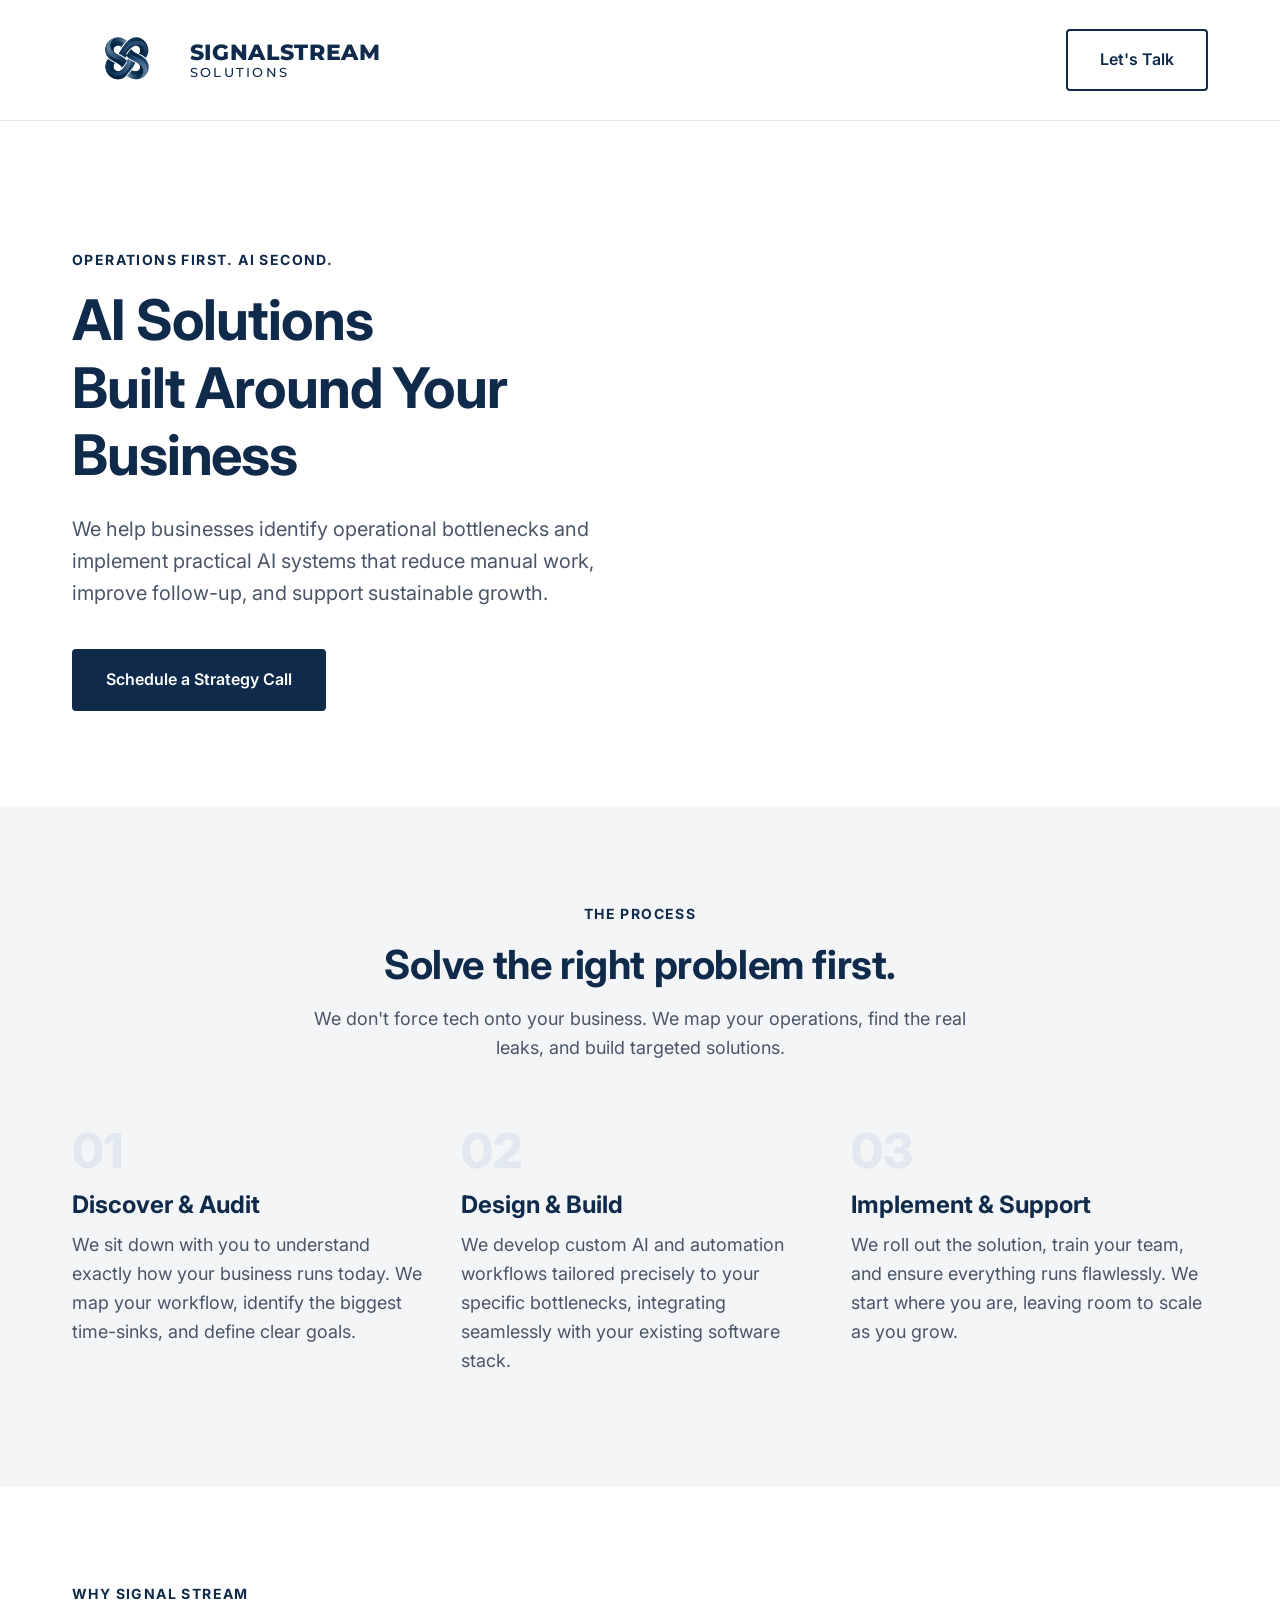
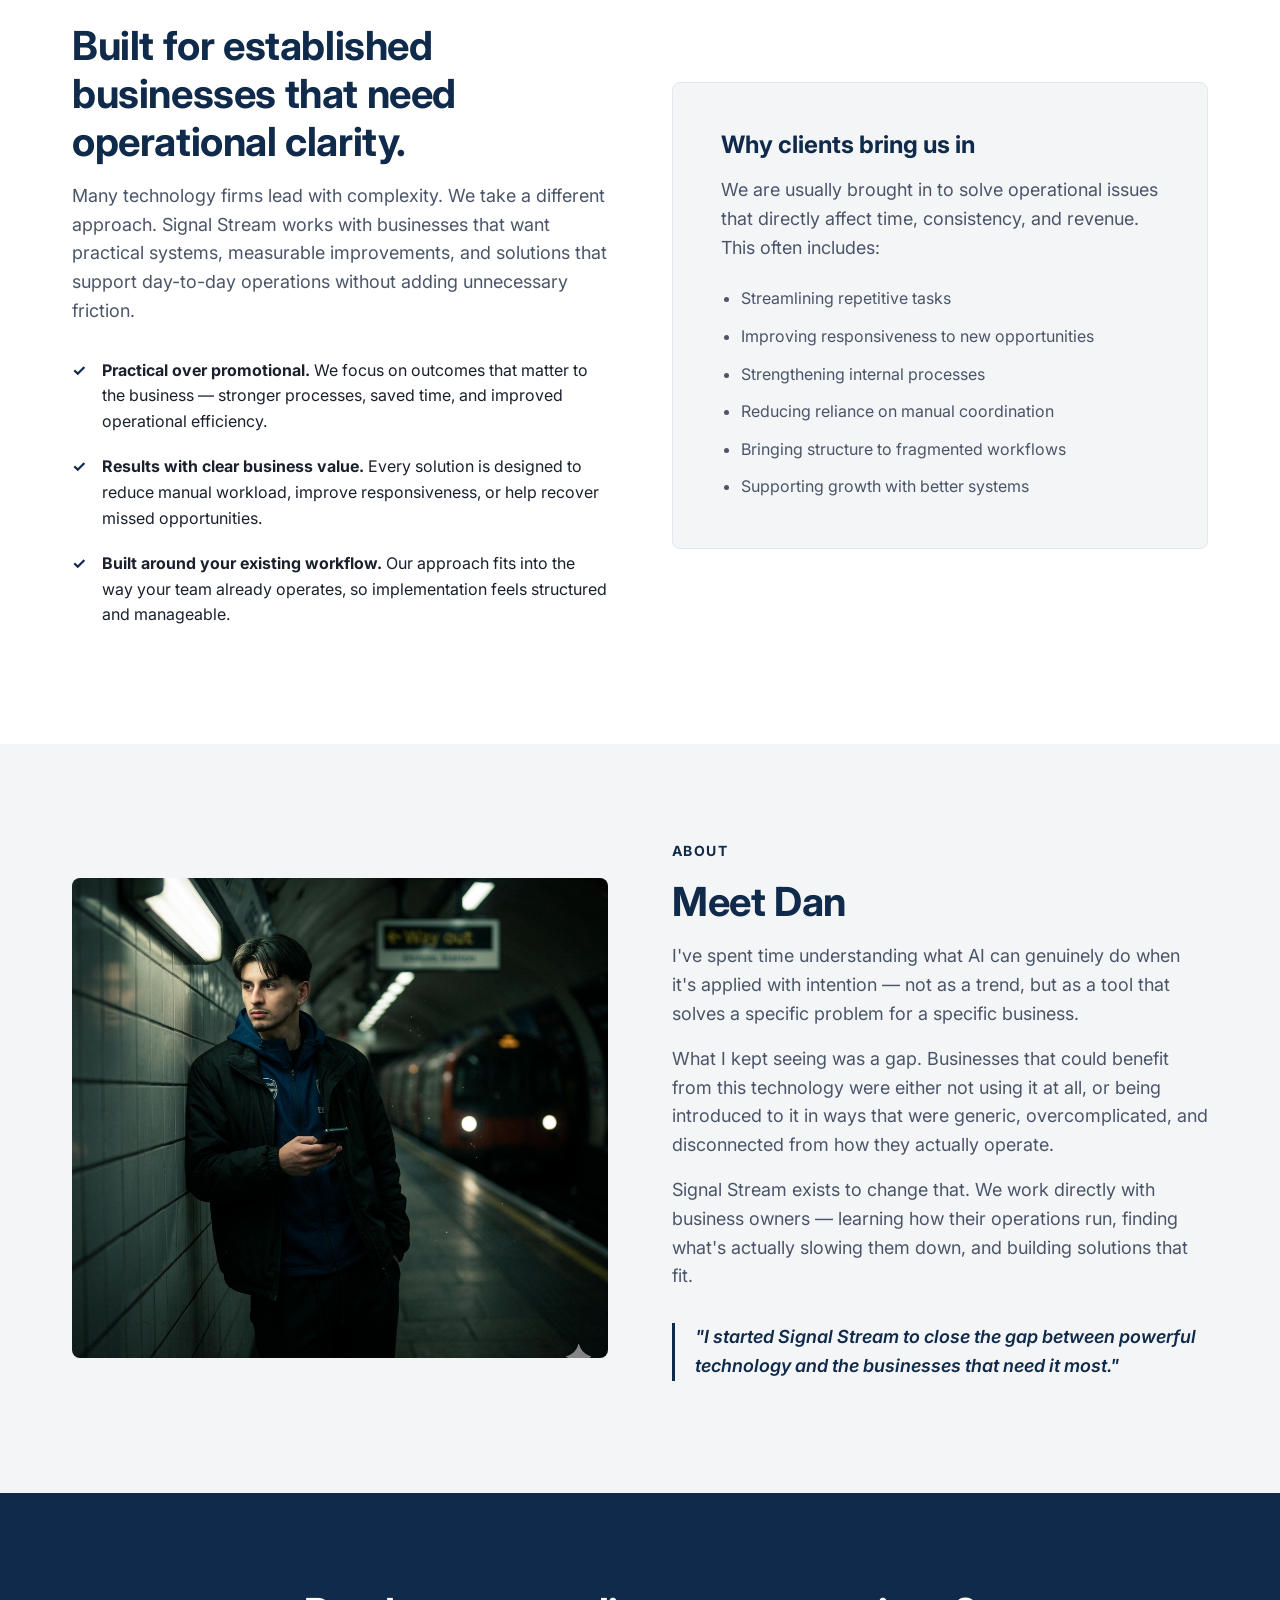
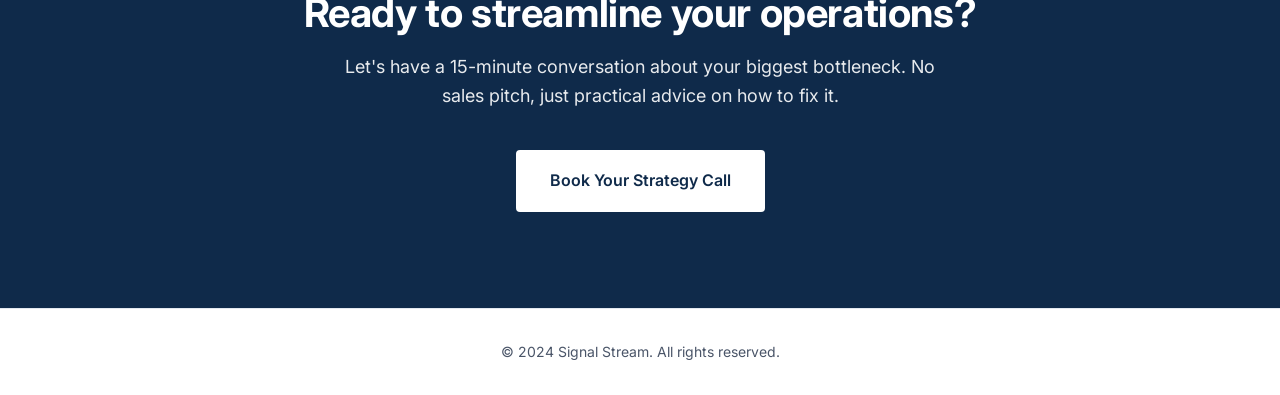
==== index.html @ b2ca3c77 "Initial commit: Signal Stream website with logo animation Co-Authored-By: Claude Opus 4.6 <noreply@a" ====
<!DOCTYPE html>
<html lang="en">
<head>
    <meta charset="UTF-8">
    <meta name="viewport" content="width=device-width, initial-scale=1.0">
    <title>Signal Stream | Practical AI Solutions for Service Businesses</title>
    <style>
        /* CSS Reset & Variables */
        :root {
            --bg-white: #FFFFFF;
            --bg-grey: #F4F5F7;
            --ocean-blue: #0F2A4A;
            --ocean-blue-hover: #163e6e;
            --text-main: #1A202C;
            --text-muted: #4A5568;
            --border-color: #E2E8F0;
            --font-main: 'Inter', system-ui, -apple-system, sans-serif;
            --transition: all 0.3s ease;
        }

        * { margin: 0; padding: 0; box-sizing: border-box; }

        body {
            font-family: var(--font-main);
            color: var(--text-main);
            background-color: var(--bg-white);
            line-height: 1.6;
            -webkit-font-smoothing: antialiased;
        }

        /* Typography */
        h1, h2, h3, h4 { color: var(--ocean-blue); font-weight: 700; line-height: 1.2; }
        h1 { font-size: 3.5rem; margin-bottom: 1.5rem; letter-spacing: -0.02em; }
        h2 { font-size: 2.5rem; margin-bottom: 1rem; letter-spacing: -0.01em; }
        h3 { font-size: 1.5rem; margin-bottom: 0.75rem; }
        p { margin-bottom: 1rem; font-size: 1.125rem; color: var(--text-muted); }

        /* Layout & Utilities */
        .container { max-width: 1200px; margin: 0 auto; padding: 0 2rem; }
        .section { padding: 6rem 0; }
        .bg-grey { background-color: var(--bg-grey); }
        .text-center { text-align: center; }
        .grid-2 { display: grid; grid-template-columns: 1fr 1fr; gap: 4rem; align-items: center; }
        .grid-3 { display: grid; grid-template-columns: repeat(3, 1fr); gap: 2rem; }

        /* Buttons */
        .btn {
            display: inline-block;
            background-color: var(--ocean-blue);
            color: var(--bg-white);
            padding: 1rem 2rem;
            border-radius: 4px;
            text-decoration: none;
            font-weight: 600;
            transition: var(--transition);
            border: 2px solid var(--ocean-blue);
        }
        .btn:hover { background-color: var(--ocean-blue-hover); border-color: var(--ocean-blue-hover); color: var(--bg-white); }
        .btn-outline { background-color: transparent; color: var(--ocean-blue); }
        .btn-outline:hover { background-color: var(--ocean-blue); color: var(--bg-white); }

        /* Navigation */
        nav { padding: 1.5rem 0; background: var(--bg-white); border-bottom: 1px solid var(--border-color); position: sticky; top: 0; z-index: 100; }
        .nav-container { display: flex; justify-content: space-between; align-items: center; max-width: 1200px; margin: 0 auto; padding: 0 2rem; }
        .logo { font-size: 1.5rem; font-weight: 800; color: var(--ocean-blue); text-decoration: none; letter-spacing: -0.02em; }

        /* Cards */
        .card {
            background: var(--bg-white);
            padding: 2.5rem;
            border-radius: 8px;
            border: 1px solid var(--border-color);
            transition: var(--transition);
        }
        .bg-grey .card { background: var(--bg-white); }
        .card:hover { transform: translateY(-4px); box-shadow: 0 12px 24px rgba(15, 42, 74, 0.06); }
        .card-icon { font-size: 2rem; color: var(--ocean-blue); margin-bottom: 1.5rem; display: block; }

        /* Custom Section Styles */
        .hero { padding: 8rem 0 6rem; text-align: left; }
        .hero p { font-size: 1.25rem; max-width: 600px; margin-bottom: 2.5rem; }

        .tagline { text-transform: uppercase; font-size: 0.875rem; font-weight: 700; color: var(--ocean-blue); letter-spacing: 0.1em; margin-bottom: 1rem; display: block; }

        .steps-wrapper { position: relative; }
        .step-number { font-size: 3rem; font-weight: 800; color: var(--bg-grey); line-height: 1; margin-bottom: 1rem; color: var(--border-color);}

        .final-cta { background-color: var(--ocean-blue); color: var(--bg-white); text-align: center; }
        .final-cta h2, .final-cta p { color: var(--bg-white); }
        .final-cta p { opacity: 0.9; margin: 0 auto 2.5rem; max-width: 600px; }
        .final-cta .btn { background-color: var(--bg-white); color: var(--ocean-blue); border-color: var(--bg-white); }
        .final-cta .btn:hover { background-color: transparent; color: var(--bg-white); border-color: var(--bg-white); }

        /* Responsive */
        @media (max-width: 768px) {
            h1 { font-size: 2.5rem; }
            h2 { font-size: 2rem; }
            .grid-2, .grid-3 { grid-template-columns: 1fr; gap: 2rem; }
            .hero { padding: 5rem 0; }
            .section { padding: 4rem 0; }
        }
    </style>
    <link href="https://fonts.googleapis.com/css2?family=Inter:wght@400;500;600;700;800&family=Montserrat:wght@700;800&display=swap" rel="stylesheet">
</head>
<body>

    <nav>
        <div class="nav-container">
            <a href="#" class="logo" style="display: flex; align-items: center; gap: 0.6rem;">
                <img src="assets/logo.png" alt="Signal Stream" style="height: 72px; width: auto; display: block;">
                <span style="display: flex; flex-direction: column; line-height: 1.15;">
                    <span style="font-family: 'Montserrat', sans-serif; font-weight: 800; font-size: 1.4rem; letter-spacing: 0.03em; text-transform: uppercase; color: var(--ocean-blue);">SignalStream</span>
                    <span style="font-family: 'Montserrat', sans-serif; font-weight: 500; font-size: 0.8rem; letter-spacing: 0.18em; text-transform: uppercase; color: var(--ocean-blue);">Solutions</span>
                </span>
            </a>
            <a href="#contact" class="btn btn-outline">Let's Talk</a>
        </div>
    </nav>

    <section class="section hero">
        <div class="container">
            <div class="grid-2">
                <div>
                    <span class="tagline">Operations First. AI Second.</span>
                    <h1>AI Solutions<br>Built Around Your Business</h1>
                    <p>We help businesses identify operational bottlenecks and implement practical AI systems that reduce manual work, improve follow-up, and support sustainable growth.</p>
                    <a href="#contact" class="btn">Schedule a Strategy Call</a>
                </div>
                <div style="position: relative; display: flex; align-items: center; justify-content: center;">
                    <video src="assets/signal-stream-animation.mp4" autoplay loop muted playsinline style="width: 120%; max-width: none; display: block; mask-image: radial-gradient(ellipse at center, black 50%, transparent 75%); -webkit-mask-image: radial-gradient(ellipse at center, black 50%, transparent 75%);"></video>
                </div>
            </div>
        </div>
    </section>


    <section class="section bg-grey">
        <div class="container">
            <div class="text-center" style="max-width: 700px; margin: 0 auto 4rem;">
                <span class="tagline">The Process</span>
                <h2>Solve the right problem first.</h2>
                <p>We don't force tech onto your business. We map your operations, find the real leaks, and build targeted solutions.</p>
            </div>

            <div class="grid-3 steps-wrapper">
                <div>
                    <div class="step-number">01</div>
                    <h3>Discover & Audit</h3>
                    <p>We sit down with you to understand exactly how your business runs today. We map your workflow, identify the biggest time-sinks, and define clear goals.</p>
                </div>
                <div>
                    <div class="step-number">02</div>
                    <h3>Design & Build</h3>
                    <p>We develop custom AI and automation workflows tailored precisely to your specific bottlenecks, integrating seamlessly with your existing software stack.</p>
                </div>
                <div>
                    <div class="step-number">03</div>
                    <h3>Implement & Support</h3>
                    <p>We roll out the solution, train your team, and ensure everything runs flawlessly. We start where you are, leaving room to scale as you grow.</p>
                </div>
            </div>
        </div>
    </section>

    <section class="section">
        <div class="container">
            <div class="grid-2">
                <div>
                    <span class="tagline">Why Signal Stream</span>
                    <h2>Built for established businesses that need operational clarity.</h2>
                    <p>Many technology firms lead with complexity. We take a different approach. Signal Stream works with businesses that want practical systems, measurable improvements, and solutions that support day-to-day operations without adding unnecessary friction.</p>
                    <ul style="list-style: none; margin-top: 2rem;">
                        <li style="margin-bottom: 1.25rem; display: flex; align-items: flex-start;">
                            <span style="color: var(--ocean-blue); margin-right: 1rem; font-weight: bold; flex-shrink: 0;">✓</span>
                            <span><strong>Practical over promotional.</strong> We focus on outcomes that matter to the business — stronger processes, saved time, and improved operational efficiency.</span>
                        </li>
                        <li style="margin-bottom: 1.25rem; display: flex; align-items: flex-start;">
                            <span style="color: var(--ocean-blue); margin-right: 1rem; font-weight: bold; flex-shrink: 0;">✓</span>
                            <span><strong>Results with clear business value.</strong> Every solution is designed to reduce manual workload, improve responsiveness, or help recover missed opportunities.</span>
                        </li>
                        <li style="margin-bottom: 1.25rem; display: flex; align-items: flex-start;">
                            <span style="color: var(--ocean-blue); margin-right: 1rem; font-weight: bold; flex-shrink: 0;">✓</span>
                            <span><strong>Built around your existing workflow.</strong> Our approach fits into the way your team already operates, so implementation feels structured and manageable.</span>
                        </li>
                    </ul>
                </div>
                <div class="bg-grey" style="padding: 3rem; border-radius: 8px; border: 1px solid var(--border-color);">
                    <h3 style="margin-bottom: 1rem;">Why clients bring us in</h3>
                    <p>We are usually brought in to solve operational issues that directly affect time, consistency, and revenue. This often includes:</p>
                    <ul style="list-style: disc; padding-left: 1.25rem; margin-top: 1.5rem;">
                        <li style="margin-bottom: 0.75rem; color: var(--text-muted);">Streamlining repetitive tasks</li>
                        <li style="margin-bottom: 0.75rem; color: var(--text-muted);">Improving responsiveness to new opportunities</li>
                        <li style="margin-bottom: 0.75rem; color: var(--text-muted);">Strengthening internal processes</li>
                        <li style="margin-bottom: 0.75rem; color: var(--text-muted);">Reducing reliance on manual coordination</li>
                        <li style="margin-bottom: 0.75rem; color: var(--text-muted);">Bringing structure to fragmented workflows</li>
                        <li style="color: var(--text-muted);">Supporting growth with better systems</li>
                    </ul>
                </div>
            </div>
        </div>
    </section>

    <section class="section bg-grey">
        <div class="container">
            <div class="grid-2">
                <div>
                    <img src="assets/profile.png" alt="Dan, Founder of Signal Stream" style="width: 100%; border-radius: 8px; display: block; object-fit: cover; max-height: 480px;">
                </div>
                <div>
                    <span class="tagline">About</span>
                    <h2>Meet Dan</h2>
                    <p>I've spent time understanding what AI can genuinely do when it's applied with intention — not as a trend, but as a tool that solves a specific problem for a specific business.</p>
                    <p>What I kept seeing was a gap. Businesses that could benefit from this technology were either not using it at all, or being introduced to it in ways that were generic, overcomplicated, and disconnected from how they actually operate.</p>
                    <p>Signal Stream exists to change that. We work directly with business owners — learning how their operations run, finding what's actually slowing them down, and building solutions that fit.</p>
                    <p style="color: var(--ocean-blue); font-weight: 600; font-style: italic; border-left: 3px solid var(--ocean-blue); padding-left: 1.25rem; margin-top: 2rem;">"I started Signal Stream to close the gap between powerful technology and the businesses that need it most."</p>
                </div>
            </div>
        </div>
    </section>

    <section id="contact" class="section final-cta">
        <div class="container">
            <h2>Ready to streamline your operations?</h2>
            <p>Let's have a 15-minute conversation about your biggest bottleneck. No sales pitch, just practical advice on how to fix it.</p>
            <a href="#" class="btn">Book Your Strategy Call</a>
        </div>
    </section>

    <footer style="background: var(--bg-white); padding: 2rem 0; border-top: 1px solid var(--border-color); text-align: center;">
        <div class="container">
            <p style="margin: 0; font-size: 0.875rem;">&copy; 2024 Signal Stream. All rights reserved.</p>
        </div>
    </footer>




</body>
</html>
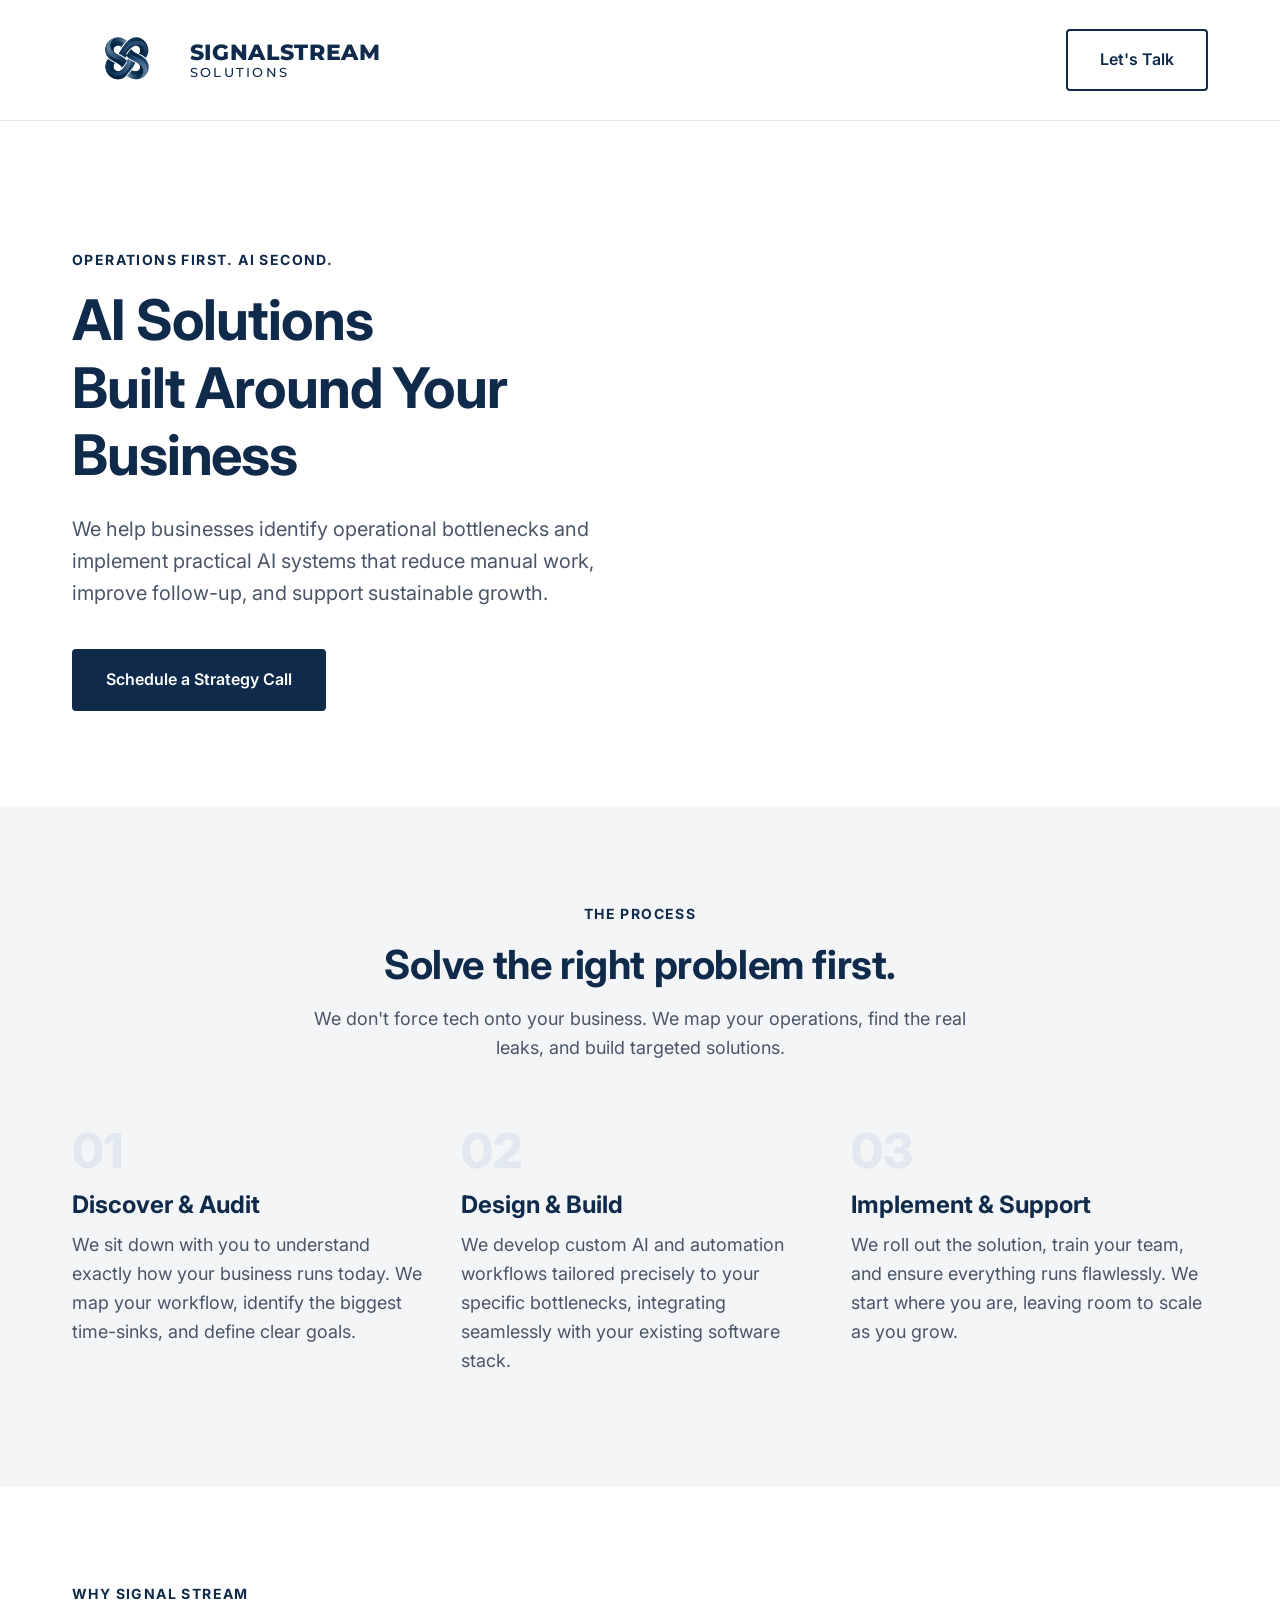
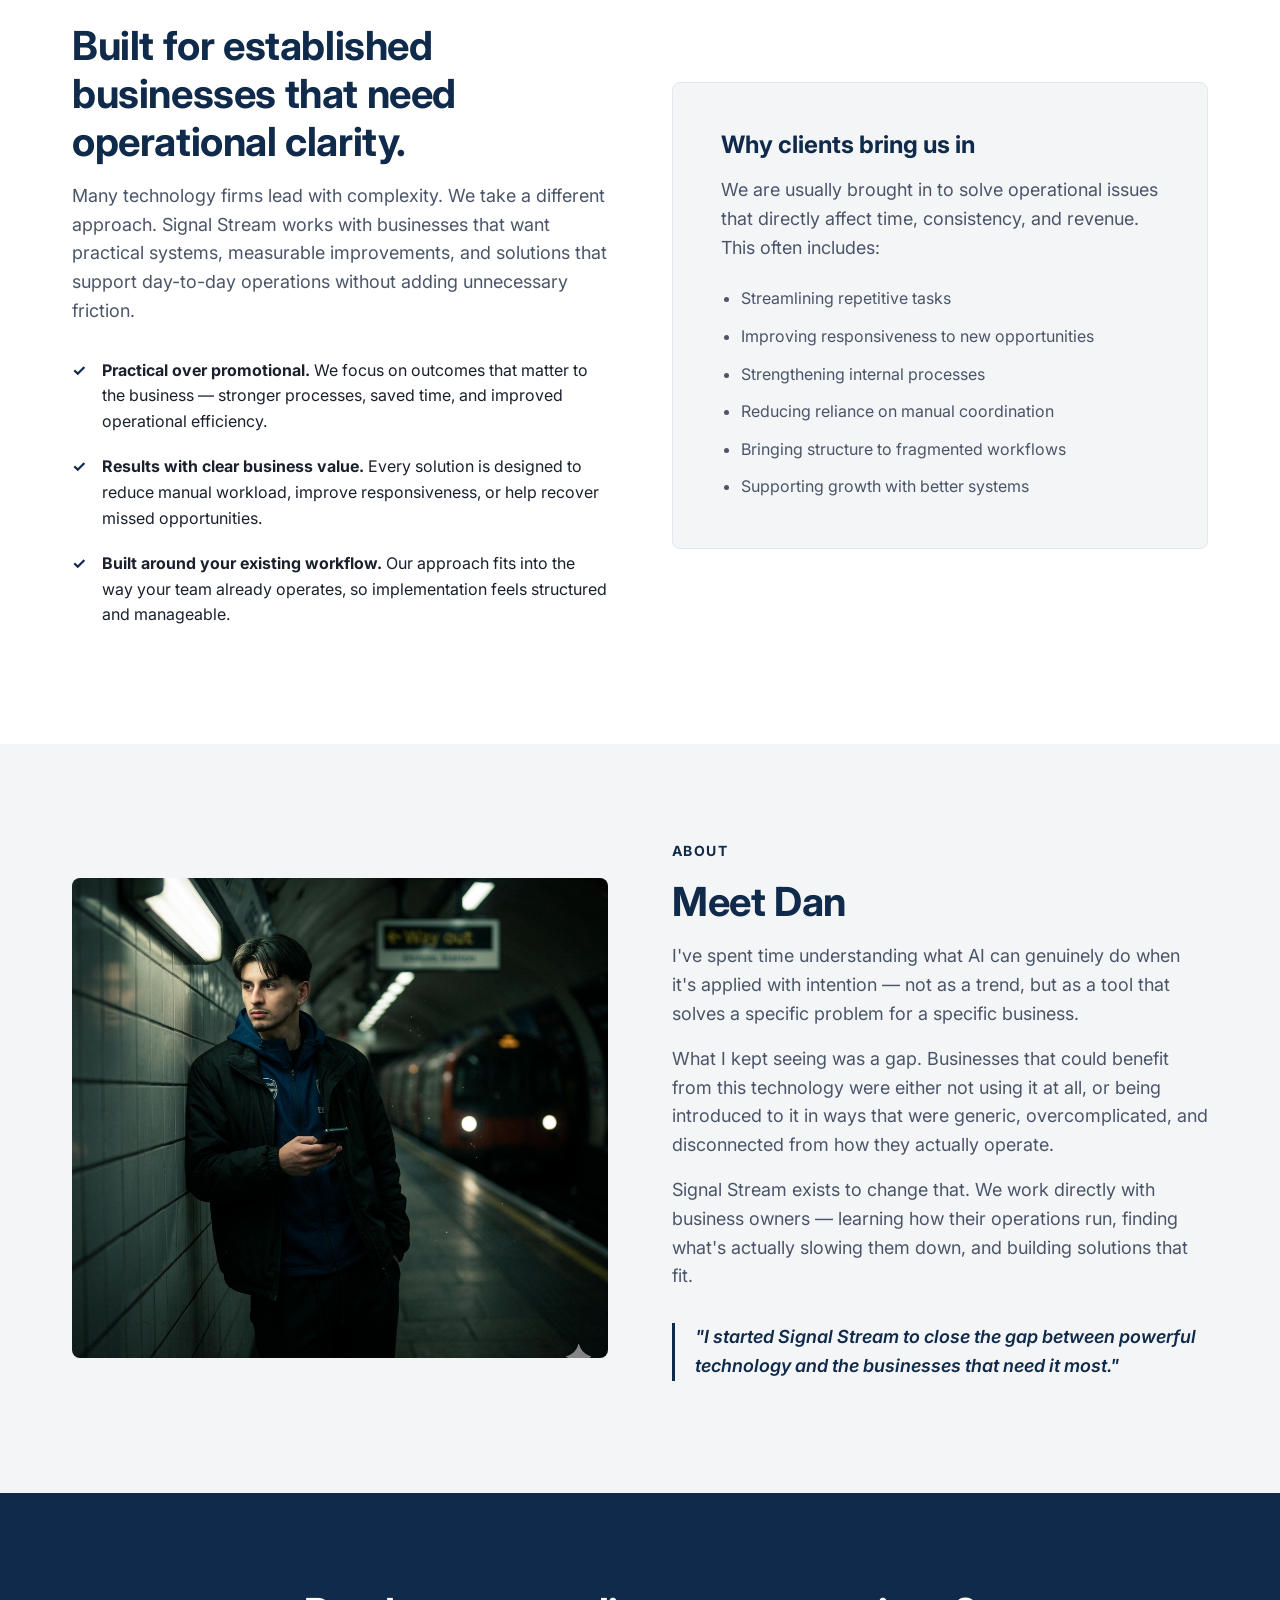
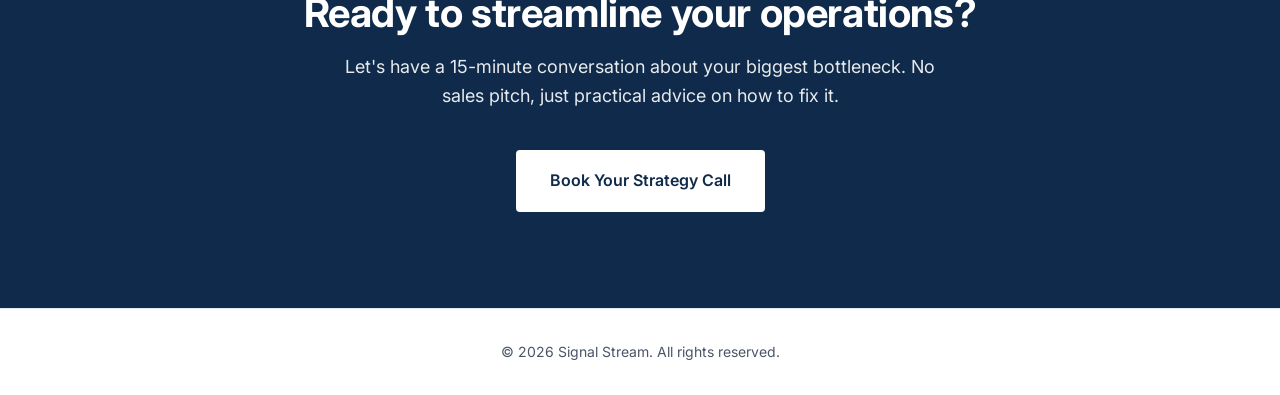
==== commit 7d0ef862: "Add Vercel analytics and speed insights, fix footer year Co-Authored-By: Claude Opus 4.6 <noreply@an" ====
--- a/index.html
+++ b/index.html
@@ -228,12 +228,14 @@
 
     <footer style="background: var(--bg-white); padding: 2rem 0; border-top: 1px solid var(--border-color); text-align: center;">
         <div class="container">
-            <p style="margin: 0; font-size: 0.875rem;">&copy; 2024 Signal Stream. All rights reserved.</p>
+            <p style="margin: 0; font-size: 0.875rem;">&copy; 2026 Signal Stream. All rights reserved.</p>
         </div>
     </footer>
 
 
 
 
+    <script defer src="/_vercel/insights/script.js"></script>
+    <script defer src="/_vercel/speed-insights/script.js"></script>
 </body>
 </html>
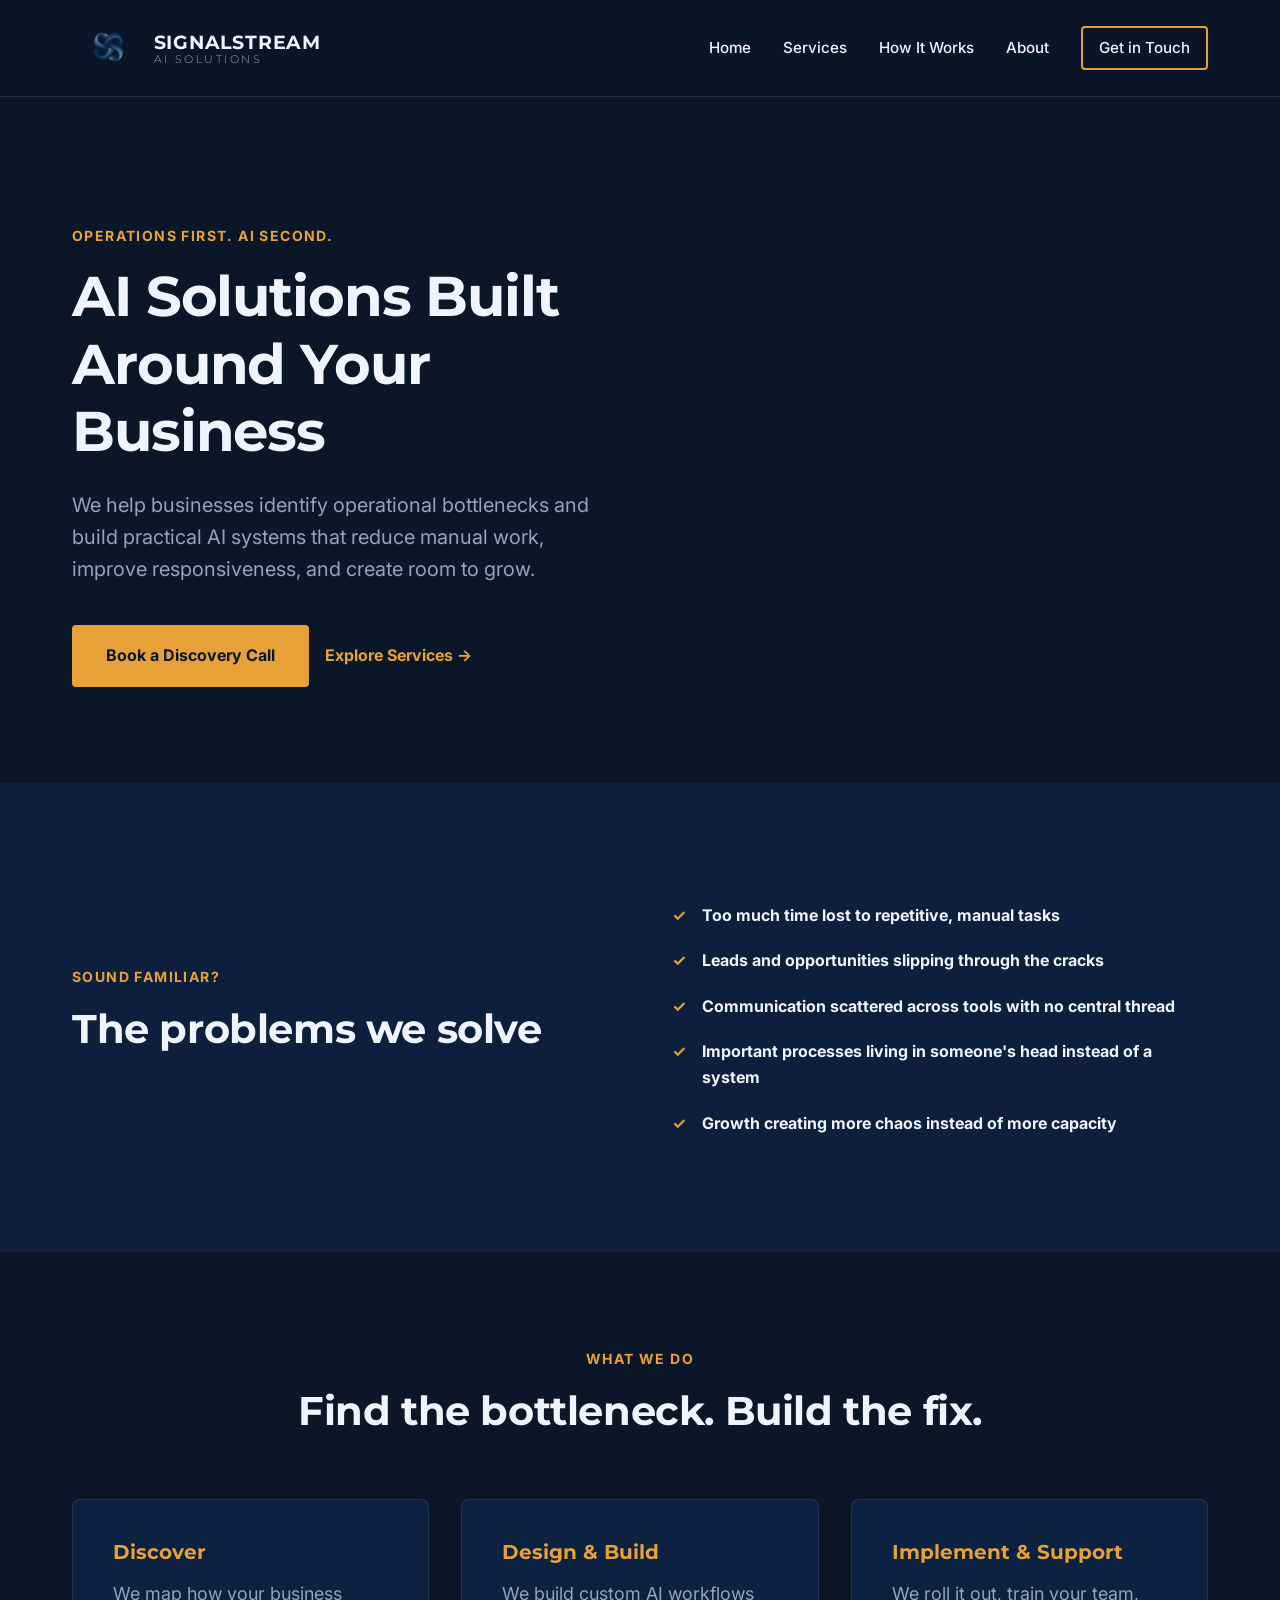
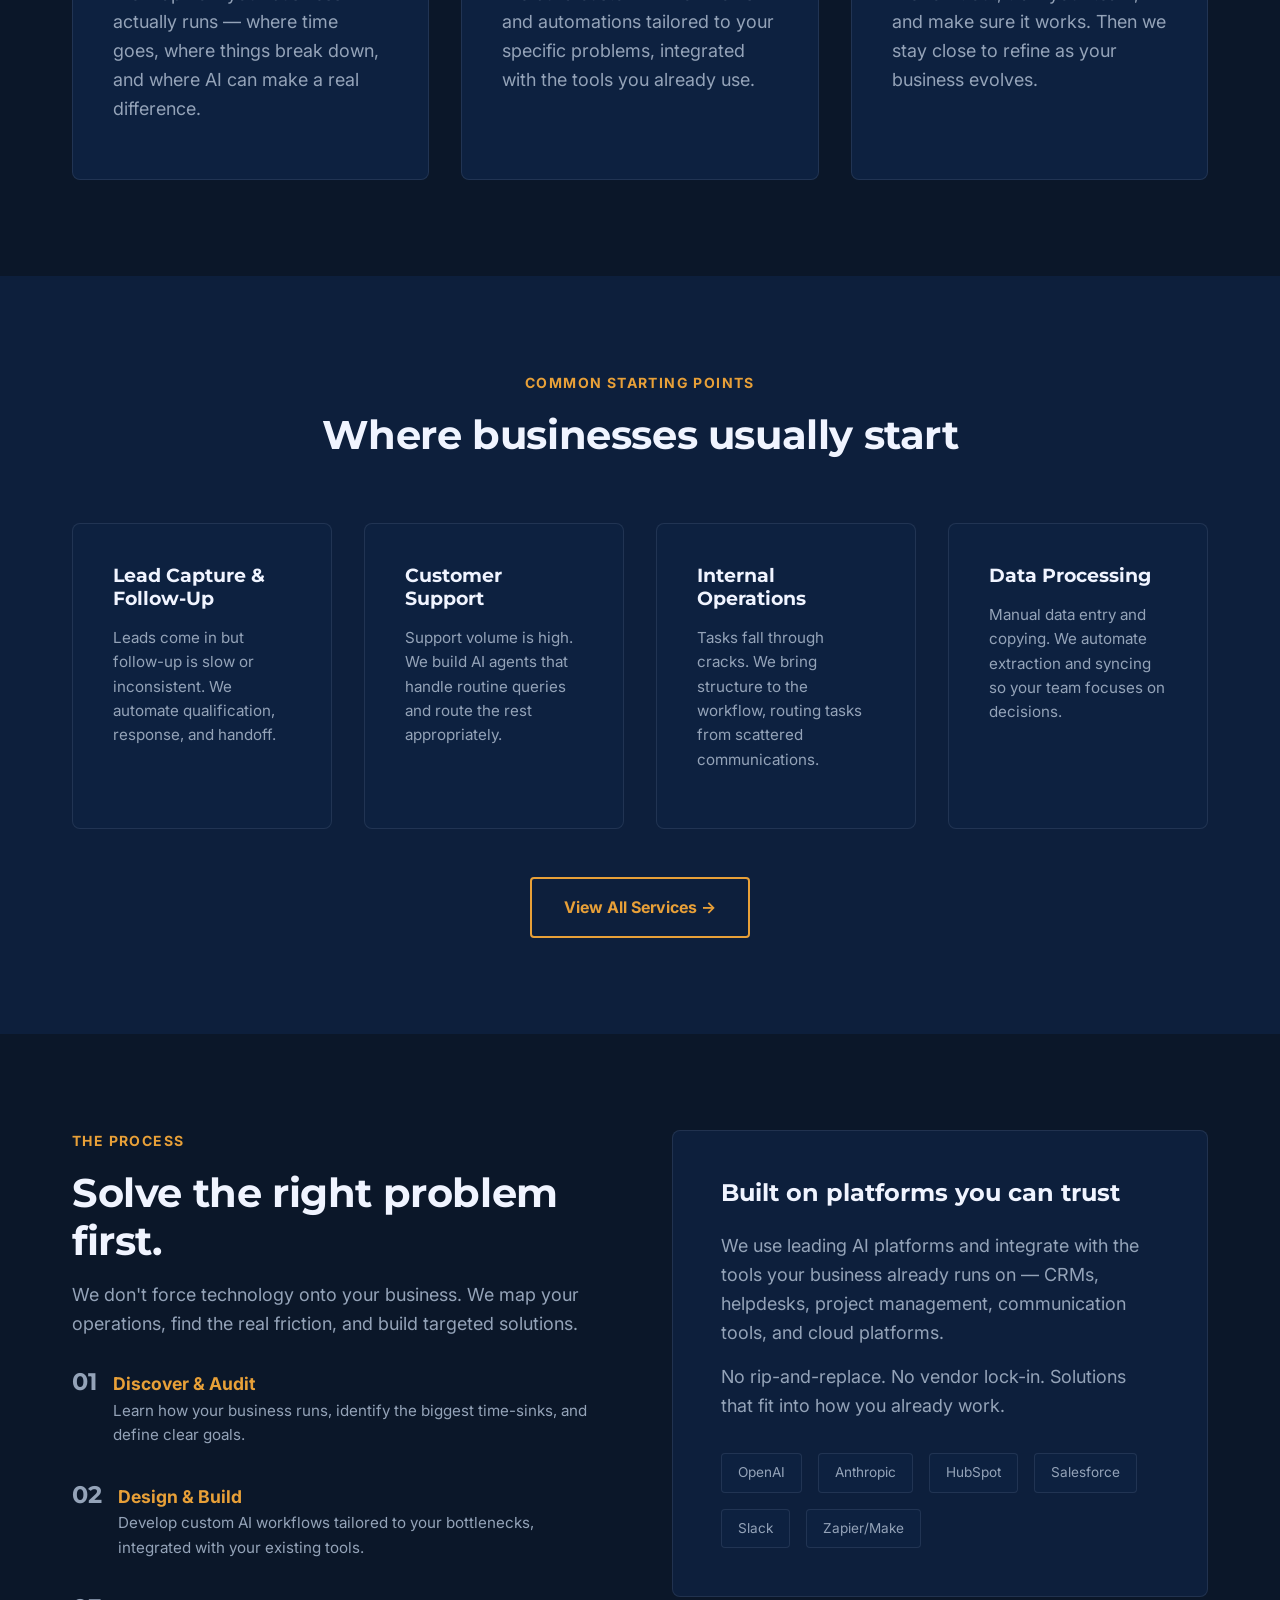
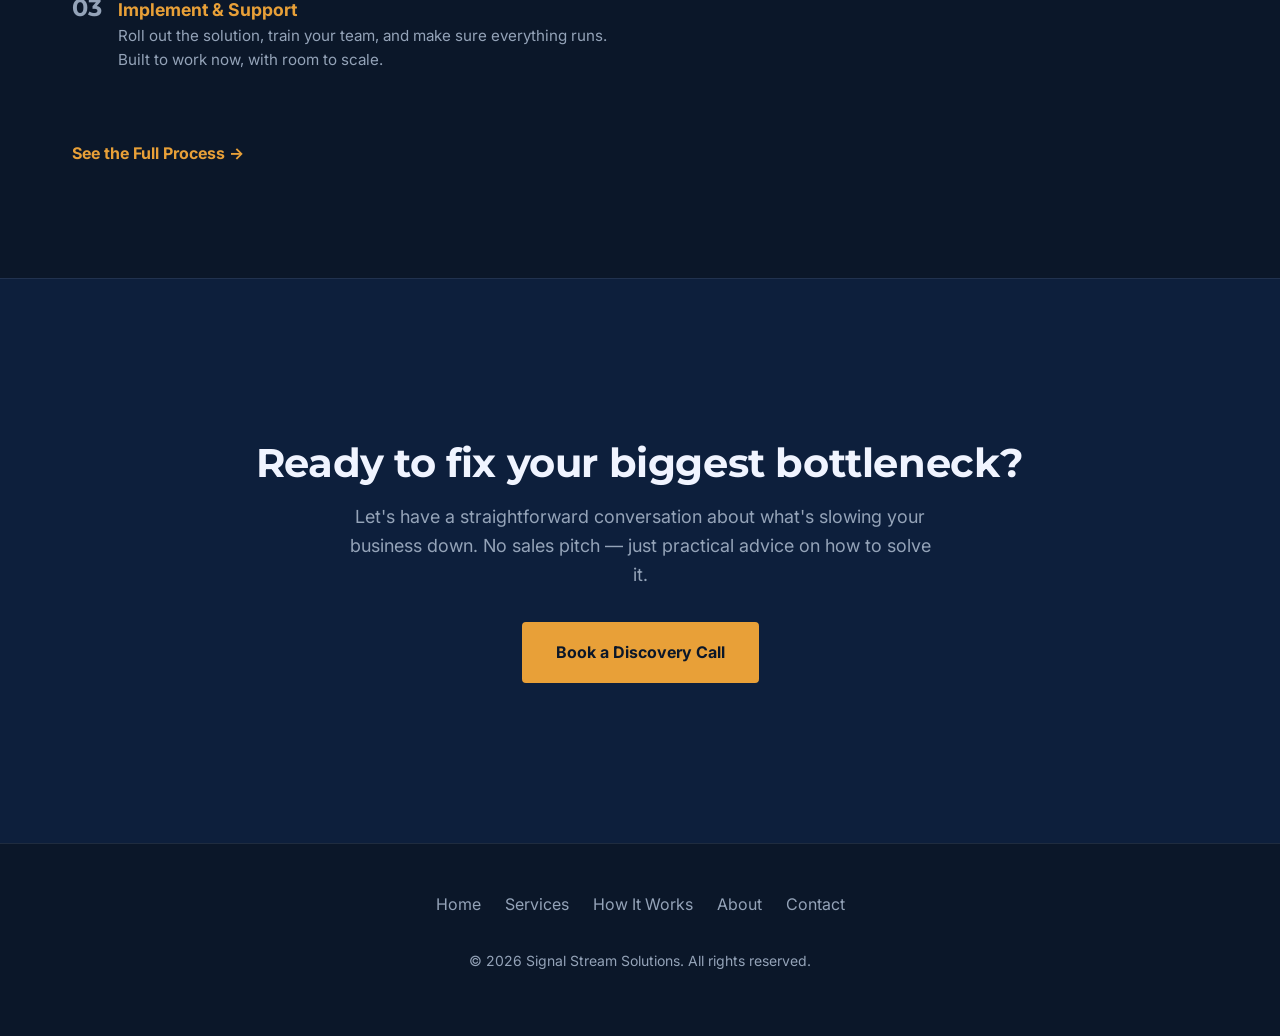
==== commit dfd25744: "feat(website): v1 upgrade with new pages, visual identity, and copy" ====
--- a/index.html
+++ b/index.html
@@ -3,238 +3,221 @@
 <head>
     <meta charset="UTF-8">
     <meta name="viewport" content="width=device-width, initial-scale=1.0">
-    <title>Signal Stream | Practical AI Solutions for Service Businesses</title>
-    <style>
-        /* CSS Reset & Variables */
-        :root {
-            --bg-white: #FFFFFF;
-            --bg-grey: #F4F5F7;
-            --ocean-blue: #0F2A4A;
-            --ocean-blue-hover: #163e6e;
-            --text-main: #1A202C;
-            --text-muted: #4A5568;
-            --border-color: #E2E8F0;
-            --font-main: 'Inter', system-ui, -apple-system, sans-serif;
-            --transition: all 0.3s ease;
-        }
-
-        * { margin: 0; padding: 0; box-sizing: border-box; }
-
-        body {
-            font-family: var(--font-main);
-            color: var(--text-main);
-            background-color: var(--bg-white);
-            line-height: 1.6;
-            -webkit-font-smoothing: antialiased;
-        }
-
-        /* Typography */
-        h1, h2, h3, h4 { color: var(--ocean-blue); font-weight: 700; line-height: 1.2; }
-        h1 { font-size: 3.5rem; margin-bottom: 1.5rem; letter-spacing: -0.02em; }
-        h2 { font-size: 2.5rem; margin-bottom: 1rem; letter-spacing: -0.01em; }
-        h3 { font-size: 1.5rem; margin-bottom: 0.75rem; }
-        p { margin-bottom: 1rem; font-size: 1.125rem; color: var(--text-muted); }
-
-        /* Layout & Utilities */
-        .container { max-width: 1200px; margin: 0 auto; padding: 0 2rem; }
-        .section { padding: 6rem 0; }
-        .bg-grey { background-color: var(--bg-grey); }
-        .text-center { text-align: center; }
-        .grid-2 { display: grid; grid-template-columns: 1fr 1fr; gap: 4rem; align-items: center; }
-        .grid-3 { display: grid; grid-template-columns: repeat(3, 1fr); gap: 2rem; }
-
-        /* Buttons */
-        .btn {
-            display: inline-block;
-            background-color: var(--ocean-blue);
-            color: var(--bg-white);
-            padding: 1rem 2rem;
-            border-radius: 4px;
-            text-decoration: none;
-            font-weight: 600;
-            transition: var(--transition);
-            border: 2px solid var(--ocean-blue);
-        }
-        .btn:hover { background-color: var(--ocean-blue-hover); border-color: var(--ocean-blue-hover); color: var(--bg-white); }
-        .btn-outline { background-color: transparent; color: var(--ocean-blue); }
-        .btn-outline:hover { background-color: var(--ocean-blue); color: var(--bg-white); }
-
-        /* Navigation */
-        nav { padding: 1.5rem 0; background: var(--bg-white); border-bottom: 1px solid var(--border-color); position: sticky; top: 0; z-index: 100; }
-        .nav-container { display: flex; justify-content: space-between; align-items: center; max-width: 1200px; margin: 0 auto; padding: 0 2rem; }
-        .logo { font-size: 1.5rem; font-weight: 800; color: var(--ocean-blue); text-decoration: none; letter-spacing: -0.02em; }
-
-        /* Cards */
-        .card {
-            background: var(--bg-white);
-            padding: 2.5rem;
-            border-radius: 8px;
-            border: 1px solid var(--border-color);
-            transition: var(--transition);
-        }
-        .bg-grey .card { background: var(--bg-white); }
-        .card:hover { transform: translateY(-4px); box-shadow: 0 12px 24px rgba(15, 42, 74, 0.06); }
-        .card-icon { font-size: 2rem; color: var(--ocean-blue); margin-bottom: 1.5rem; display: block; }
-
-        /* Custom Section Styles */
-        .hero { padding: 8rem 0 6rem; text-align: left; }
-        .hero p { font-size: 1.25rem; max-width: 600px; margin-bottom: 2.5rem; }
-
-        .tagline { text-transform: uppercase; font-size: 0.875rem; font-weight: 700; color: var(--ocean-blue); letter-spacing: 0.1em; margin-bottom: 1rem; display: block; }
-
-        .steps-wrapper { position: relative; }
-        .step-number { font-size: 3rem; font-weight: 800; color: var(--bg-grey); line-height: 1; margin-bottom: 1rem; color: var(--border-color);}
-
-        .final-cta { background-color: var(--ocean-blue); color: var(--bg-white); text-align: center; }
-        .final-cta h2, .final-cta p { color: var(--bg-white); }
-        .final-cta p { opacity: 0.9; margin: 0 auto 2.5rem; max-width: 600px; }
-        .final-cta .btn { background-color: var(--bg-white); color: var(--ocean-blue); border-color: var(--bg-white); }
-        .final-cta .btn:hover { background-color: transparent; color: var(--bg-white); border-color: var(--bg-white); }
-
-        /* Responsive */
-        @media (max-width: 768px) {
-            h1 { font-size: 2.5rem; }
-            h2 { font-size: 2rem; }
-            .grid-2, .grid-3 { grid-template-columns: 1fr; gap: 2rem; }
-            .hero { padding: 5rem 0; }
-            .section { padding: 4rem 0; }
-        }
-    </style>
-    <link href="https://fonts.googleapis.com/css2?family=Inter:wght@400;500;600;700;800&family=Montserrat:wght@700;800&display=swap" rel="stylesheet">
+    <title>Signal Stream | Custom AI & Workflow Automation for Growing Businesses</title>
+    <meta name="description" content="We help businesses identify operational bottlenecks and build practical AI systems that reduce manual work, improve responsiveness, and create room to grow.">
+    
+    <link href="https://fonts.googleapis.com/css2?family=Inter:wght@400;500;600;700;800&family=Montserrat:wght@300;700;800&display=swap" rel="stylesheet">
+    <link rel="stylesheet" href="assets/styles.css">
 </head>
 <body>
 
+    <!-- Shared Navigation -->
     <nav>
         <div class="nav-container">
-            <a href="#" class="logo" style="display: flex; align-items: center; gap: 0.6rem;">
-                <img src="assets/logo.png" alt="Signal Stream" style="height: 72px; width: auto; display: block;">
-                <span style="display: flex; flex-direction: column; line-height: 1.15;">
-                    <span style="font-family: 'Montserrat', sans-serif; font-weight: 800; font-size: 1.4rem; letter-spacing: 0.03em; text-transform: uppercase; color: var(--ocean-blue);">SignalStream</span>
-                    <span style="font-family: 'Montserrat', sans-serif; font-weight: 500; font-size: 0.8rem; letter-spacing: 0.18em; text-transform: uppercase; color: var(--ocean-blue);">Solutions</span>
+            <a href="index.html" class="logo-area">
+                <img src="assets/logo.png" alt="Signal Stream Mark" class="logo-img">
+                <span class="logo-text-wrapper">
+                    <span class="logo-title">SIGNALSTREAM</span>
+                    <span class="logo-subtitle">AI Solutions</span>
                 </span>
             </a>
-            <a href="#contact" class="btn btn-outline">Let's Talk</a>
+            
+            <button class="menu-toggle" id="mobile-menu-btn">☰</button>
+            
+            <div class="nav-links" id="nav-links">
+                <a href="index.html">Home</a>
+                <a href="services.html">Services</a>
+                <a href="how-it-works.html">How It Works</a>
+                <a href="about.html">About</a>
+                <a href="contact.html" class="btn btn-outline" style="padding: 0.5rem 1rem;">Get in Touch</a>
+            </div>
         </div>
     </nav>
 
+    <!-- Hero Section -->
     <section class="section hero">
         <div class="container">
             <div class="grid-2">
                 <div>
                     <span class="tagline">Operations First. AI Second.</span>
-                    <h1>AI Solutions<br>Built Around Your Business</h1>
-                    <p>We help businesses identify operational bottlenecks and implement practical AI systems that reduce manual work, improve follow-up, and support sustainable growth.</p>
-                    <a href="#contact" class="btn">Schedule a Strategy Call</a>
-                </div>
+                    <h1>AI Solutions Built Around Your Business</h1>
+                    <p>We help businesses identify operational bottlenecks and build practical AI systems that reduce manual work, improve responsiveness, and create room to grow.</p>
+                    <div style="display: flex; gap: 1rem; align-items: center; flex-wrap: wrap;">
+                        <a href="contact.html" class="btn">Book a Discovery Call</a>
+                        <a href="services.html" class="btn btn-outline" style="border: none; padding-left: 0;">Explore Services &rarr;</a>
+                    </div>
+                </div>
+                <!-- Visual placeholder for the hero animation/image if video removed/kept -->
                 <div style="position: relative; display: flex; align-items: center; justify-content: center;">
-                    <video src="assets/signal-stream-animation.mp4" autoplay loop muted playsinline style="width: 120%; max-width: none; display: block; mask-image: radial-gradient(ellipse at center, black 50%, transparent 75%); -webkit-mask-image: radial-gradient(ellipse at center, black 50%, transparent 75%);"></video>
-                </div>
-            </div>
-        </div>
-    </section>
-
-
-    <section class="section bg-grey">
+                    <video src="assets/signal-stream-animation.mp4" autoplay loop muted playsinline style="width: 120%; max-width: none; display: block; mask-image: radial-gradient(ellipse at center, black 50%, transparent 80%); -webkit-mask-image: radial-gradient(ellipse at center, black 50%, transparent 80%); mix-blend-mode: screen;"></video>
+                </div>
+            </div>
+        </div>
+    </section>
+
+    <!-- Problem Framing Section -->
+    <section class="section bg-deep">
+        <div class="container">
+            <div class="grid-2">
+                <div>
+                    <span class="tagline">Sound Familiar?</span>
+                    <h2>The problems we solve</h2>
+                </div>
+                <div>
+                    <ul class="feature-list">
+                        <li><span>✓</span> <strong>Too much time lost to repetitive, manual tasks</strong></li>
+                        <li><span>✓</span> <strong>Leads and opportunities slipping through the cracks</strong></li>
+                        <li><span>✓</span> <strong>Communication scattered across tools with no central thread</strong></li>
+                        <li><span>✓</span> <strong>Important processes living in someone's head instead of a system</strong></li>
+                        <li><span>✓</span> <strong>Growth creating more chaos instead of more capacity</strong></li>
+                    </ul>
+                </div>
+            </div>
+        </div>
+    </section>
+
+    <!-- What We Do (3 Columns) -->
+    <section class="section">
         <div class="container">
             <div class="text-center" style="max-width: 700px; margin: 0 auto 4rem;">
-                <span class="tagline">The Process</span>
-                <h2>Solve the right problem first.</h2>
-                <p>We don't force tech onto your business. We map your operations, find the real leaks, and build targeted solutions.</p>
-            </div>
-
+                <span class="tagline">What We Do</span>
+                <h2>Find the bottleneck. Build the fix.</h2>
+            </div>
             <div class="grid-3 steps-wrapper">
-                <div>
-                    <div class="step-number">01</div>
-                    <h3>Discover & Audit</h3>
-                    <p>We sit down with you to understand exactly how your business runs today. We map your workflow, identify the biggest time-sinks, and define clear goals.</p>
-                </div>
-                <div>
-                    <div class="step-number">02</div>
-                    <h3>Design & Build</h3>
-                    <p>We develop custom AI and automation workflows tailored precisely to your specific bottlenecks, integrating seamlessly with your existing software stack.</p>
-                </div>
-                <div>
-                    <div class="step-number">03</div>
-                    <h3>Implement & Support</h3>
-                    <p>We roll out the solution, train your team, and ensure everything runs flawlessly. We start where you are, leaving room to scale as you grow.</p>
-                </div>
-            </div>
-        </div>
-    </section>
-
+                <div class="card">
+                    <h3 style="color: var(--accent-amber); margin-bottom: 1rem; font-size: 1.25rem;">Discover</h3>
+                    <p>We map how your business actually runs — where time goes, where things break down, and where AI can make a real difference.</p>
+                </div>
+                <div class="card">
+                    <h3 style="color: var(--accent-amber); margin-bottom: 1rem; font-size: 1.25rem;">Design & Build</h3>
+                    <p>We build custom AI workflows and automations tailored to your specific problems, integrated with the tools you already use.</p>
+                </div>
+                <div class="card">
+                    <h3 style="color: var(--accent-amber); margin-bottom: 1rem; font-size: 1.25rem;">Implement & Support</h3>
+                    <p>We roll it out, train your team, and make sure it works. Then we stay close to refine as your business evolves.</p>
+                </div>
+            </div>
+        </div>
+    </section>
+
+    <!-- Core Use Cases (4-5 Tiles) -->
+    <section class="section bg-deep">
+        <div class="container">
+            <div class="text-center" style="max-width: 700px; margin: 0 auto 4rem;">
+                <span class="tagline">Common Starting Points</span>
+                <h2>Where businesses usually start</h2>
+            </div>
+            
+            <div class="grid-4" style="margin-bottom: 3rem;">
+                <a href="services.html" class="card" style="text-decoration: none;">
+                    <h3 style="font-size: 1.2rem; color: var(--text-main);">Lead Capture & Follow-Up</h3>
+                    <p style="font-size: 0.95rem; margin-top: 1rem;">Leads come in but follow-up is slow or inconsistent. We automate qualification, response, and handoff.</p>
+                </a>
+                
+                <a href="services.html" class="card" style="text-decoration: none;">
+                    <h3 style="font-size: 1.2rem; color: var(--text-main);">Customer Support</h3>
+                    <p style="font-size: 0.95rem; margin-top: 1rem;">Support volume is high. We build AI agents that handle routine queries and route the rest appropriately.</p>
+                </a>
+                
+                <a href="services.html" class="card" style="text-decoration: none;">
+                    <h3 style="font-size: 1.2rem; color: var(--text-main);">Internal Operations</h3>
+                    <p style="font-size: 0.95rem; margin-top: 1rem;">Tasks fall through cracks. We bring structure to the workflow, routing tasks from scattered communications.</p>
+                </a>
+                
+                <a href="services.html" class="card" style="text-decoration: none;">
+                    <h3 style="font-size: 1.2rem; color: var(--text-main);">Data Processing</h3>
+                    <p style="font-size: 0.95rem; margin-top: 1rem;">Manual data entry and copying. We automate extraction and syncing so your team focuses on decisions.</p>
+                </a>
+            </div>
+            
+            <div class="text-center">
+                <a href="services.html" class="btn btn-outline">View All Services &rarr;</a>
+            </div>
+        </div>
+    </section>
+
+    <!-- Process Teaser & Credibility -->
     <section class="section">
         <div class="container">
             <div class="grid-2">
                 <div>
-                    <span class="tagline">Why Signal Stream</span>
-                    <h2>Built for established businesses that need operational clarity.</h2>
-                    <p>Many technology firms lead with complexity. We take a different approach. Signal Stream works with businesses that want practical systems, measurable improvements, and solutions that support day-to-day operations without adding unnecessary friction.</p>
-                    <ul style="list-style: none; margin-top: 2rem;">
-                        <li style="margin-bottom: 1.25rem; display: flex; align-items: flex-start;">
-                            <span style="color: var(--ocean-blue); margin-right: 1rem; font-weight: bold; flex-shrink: 0;">✓</span>
-                            <span><strong>Practical over promotional.</strong> We focus on outcomes that matter to the business — stronger processes, saved time, and improved operational efficiency.</span>
+                    <span class="tagline">The Process</span>
+                    <h2>Solve the right problem first.</h2>
+                    <p>We don't force technology onto your business. We map your operations, find the real friction, and build targeted solutions.</p>
+                    
+                    <ul class="feature-list" style="margin-top: 2rem;">
+                        <li>
+                            <span class="step-number" style="font-size:1.5rem; margin-right: 1rem; color: var(--text-muted);">01</span>
+                            <div>
+                                <strong style="display: block; font-size: 1.1rem; color: var(--accent-amber);">Discover & Audit</strong>
+                                <p style="font-size: 0.95rem;">Learn how your business runs, identify the biggest time-sinks, and define clear goals.</p>
+                            </div>
                         </li>
-                        <li style="margin-bottom: 1.25rem; display: flex; align-items: flex-start;">
-                            <span style="color: var(--ocean-blue); margin-right: 1rem; font-weight: bold; flex-shrink: 0;">✓</span>
-                            <span><strong>Results with clear business value.</strong> Every solution is designed to reduce manual workload, improve responsiveness, or help recover missed opportunities.</span>
+                        <li>
+                            <span class="step-number" style="font-size:1.5rem; margin-right: 1rem; color: var(--text-muted);">02</span>
+                            <div>
+                                <strong style="display: block; font-size: 1.1rem; color: var(--accent-amber);">Design & Build</strong>
+                                <p style="font-size: 0.95rem;">Develop custom AI workflows tailored to your bottlenecks, integrated with your existing tools.</p>
+                            </div>
                         </li>
-                        <li style="margin-bottom: 1.25rem; display: flex; align-items: flex-start;">
-                            <span style="color: var(--ocean-blue); margin-right: 1rem; font-weight: bold; flex-shrink: 0;">✓</span>
-                            <span><strong>Built around your existing workflow.</strong> Our approach fits into the way your team already operates, so implementation feels structured and manageable.</span>
+                        <li>
+                            <span class="step-number" style="font-size:1.5rem; margin-right: 1rem; color: var(--text-muted);">03</span>
+                            <div>
+                                <strong style="display: block; font-size: 1.1rem; color: var(--accent-amber);">Implement & Support</strong>
+                                <p style="font-size: 0.95rem;">Roll out the solution, train your team, and make sure everything runs. Built to work now, with room to scale.</p>
+                            </div>
                         </li>
                     </ul>
-                </div>
-                <div class="bg-grey" style="padding: 3rem; border-radius: 8px; border: 1px solid var(--border-color);">
-                    <h3 style="margin-bottom: 1rem;">Why clients bring us in</h3>
-                    <p>We are usually brought in to solve operational issues that directly affect time, consistency, and revenue. This often includes:</p>
-                    <ul style="list-style: disc; padding-left: 1.25rem; margin-top: 1.5rem;">
-                        <li style="margin-bottom: 0.75rem; color: var(--text-muted);">Streamlining repetitive tasks</li>
-                        <li style="margin-bottom: 0.75rem; color: var(--text-muted);">Improving responsiveness to new opportunities</li>
-                        <li style="margin-bottom: 0.75rem; color: var(--text-muted);">Strengthening internal processes</li>
-                        <li style="margin-bottom: 0.75rem; color: var(--text-muted);">Reducing reliance on manual coordination</li>
-                        <li style="margin-bottom: 0.75rem; color: var(--text-muted);">Bringing structure to fragmented workflows</li>
-                        <li style="color: var(--text-muted);">Supporting growth with better systems</li>
-                    </ul>
-                </div>
-            </div>
-        </div>
-    </section>
-
-    <section class="section bg-grey">
-        <div class="container">
-            <div class="grid-2">
-                <div>
-                    <img src="assets/profile.png" alt="Dan, Founder of Signal Stream" style="width: 100%; border-radius: 8px; display: block; object-fit: cover; max-height: 480px;">
-                </div>
-                <div>
-                    <span class="tagline">About</span>
-                    <h2>Meet Dan</h2>
-                    <p>I've spent time understanding what AI can genuinely do when it's applied with intention — not as a trend, but as a tool that solves a specific problem for a specific business.</p>
-                    <p>What I kept seeing was a gap. Businesses that could benefit from this technology were either not using it at all, or being introduced to it in ways that were generic, overcomplicated, and disconnected from how they actually operate.</p>
-                    <p>Signal Stream exists to change that. We work directly with business owners — learning how their operations run, finding what's actually slowing them down, and building solutions that fit.</p>
-                    <p style="color: var(--ocean-blue); font-weight: 600; font-style: italic; border-left: 3px solid var(--ocean-blue); padding-left: 1.25rem; margin-top: 2rem;">"I started Signal Stream to close the gap between powerful technology and the businesses that need it most."</p>
-                </div>
-            </div>
-        </div>
-    </section>
-
-    <section id="contact" class="section final-cta">
-        <div class="container">
-            <h2>Ready to streamline your operations?</h2>
-            <p>Let's have a 15-minute conversation about your biggest bottleneck. No sales pitch, just practical advice on how to fix it.</p>
-            <a href="#" class="btn">Book Your Strategy Call</a>
-        </div>
-    </section>
-
-    <footer style="background: var(--bg-white); padding: 2rem 0; border-top: 1px solid var(--border-color); text-align: center;">
-        <div class="container">
-            <p style="margin: 0; font-size: 0.875rem;">&copy; 2026 Signal Stream. All rights reserved.</p>
+                    <a href="how-it-works.html" class="btn btn-outline" style="margin-top: 1rem; padding-left: 0; border: none;">See the Full Process &rarr;</a>
+                </div>
+                
+                <div class="card" style="background: var(--bg-deep); height: auto; align-self: start; padding: 3rem;">
+                    <h3 style="margin-bottom: 1.5rem;">Built on platforms you can trust</h3>
+                    <p>We use leading AI platforms and integrate with the tools your business already runs on — CRMs, helpdesks, project management, communication tools, and cloud platforms.</p>
+                    <p>No rip-and-replace. No vendor lock-in. Solutions that fit into how you already work.</p>
+                    
+                    <div style="display: flex; gap: 1rem; flex-wrap: wrap; margin-top: 2rem; color: var(--text-muted); font-size: 0.85rem;">
+                        <span style="padding: 0.5rem 1rem; background: var(--bg-surface); border-radius: 4px; border: 1px solid var(--border-color);">OpenAI</span>
+                        <span style="padding: 0.5rem 1rem; background: var(--bg-surface); border-radius: 4px; border: 1px solid var(--border-color);">Anthropic</span>
+                        <span style="padding: 0.5rem 1rem; background: var(--bg-surface); border-radius: 4px; border: 1px solid var(--border-color);">HubSpot</span>
+                        <span style="padding: 0.5rem 1rem; background: var(--bg-surface); border-radius: 4px; border: 1px solid var(--border-color);">Salesforce</span>
+                        <span style="padding: 0.5rem 1rem; background: var(--bg-surface); border-radius: 4px; border: 1px solid var(--border-color);">Slack</span>
+                        <span style="padding: 0.5rem 1rem; background: var(--bg-surface); border-radius: 4px; border: 1px solid var(--border-color);">Zapier/Make</span>
+                    </div>
+                </div>
+            </div>
+        </div>
+    </section>
+
+    <!-- Final CTA -->
+    <section class="section final-cta">
+        <div class="container" style="padding: 4rem 2rem;">
+            <h2>Ready to fix your biggest bottleneck?</h2>
+            <p style="margin-bottom: 2rem;">Let's have a straightforward conversation about what's slowing your business down. No sales pitch — just practical advice on how to solve it.</p>
+            <a href="contact.html" class="btn">Book a Discovery Call</a>
+        </div>
+    </section>
+
+    <!-- Shared Footer -->
+    <footer>
+        <div class="container">
+            <div class="footer-links">
+                <a href="index.html">Home</a>
+                <a href="services.html">Services</a>
+                <a href="how-it-works.html">How It Works</a>
+                <a href="about.html">About</a>
+                <a href="contact.html">Contact</a>
+            </div>
+            <p style="color: var(--text-muted); font-size: 0.875rem;">&copy; 2026 Signal Stream Solutions. All rights reserved.</p>
         </div>
     </footer>
 
-
-
-
+    <!-- Scripts -->
+    <script>
+        document.getElementById('mobile-menu-btn').addEventListener('click', function() {
+            document.getElementById('nav-links').classList.toggle('active');
+        });
+    </script>
     <script defer src="/_vercel/insights/script.js"></script>
     <script defer src="/_vercel/speed-insights/script.js"></script>
 </body>
--- a/assets/styles.css
+++ b/assets/styles.css
@@ -0,0 +1,248 @@
+/* CSS Reset & Variables */
+:root {
+    /* Brand Colors */
+    --bg-base: #0B1729; /* Dark navy */
+    --bg-deep: #0D1F3C; /* Near-black navy for contrast sections */
+    --bg-surface: #0D2140; /* Dark blue for cards/elevated elements */
+    
+    --text-main: #F0F4FF; /* Near-white */
+    --text-muted: #94A3B8; /* Cool blue-grey */
+    
+    --accent-amber: #E8A038; /* CTAs and highlights */
+    --accent-amber-hover: #f0b050;
+    
+    --border-color: rgba(148, 163, 184, 0.15); /* Subdued border based on text-muted */
+    
+    /* Typography */
+    --font-main: 'Inter', system-ui, -apple-system, sans-serif;
+    --font-heading: 'Montserrat', sans-serif;
+    
+    --transition: all 0.3s ease;
+}
+
+* { margin: 0; padding: 0; box-sizing: border-box; }
+
+body {
+    font-family: var(--font-main);
+    color: var(--text-main);
+    background-color: var(--bg-base);
+    line-height: 1.6;
+    -webkit-font-smoothing: antialiased;
+}
+
+/* Typography */
+h1, h2, h3, h4 { 
+    color: var(--text-main); 
+    font-family: var(--font-heading);
+    font-weight: 700; 
+    line-height: 1.2; 
+}
+h1 { font-size: 3.5rem; margin-bottom: 1.5rem; letter-spacing: -0.02em; }
+h2 { font-size: 2.5rem; margin-bottom: 1rem; letter-spacing: -0.01em; }
+h3 { font-size: 1.5rem; margin-bottom: 0.75rem; }
+p { margin-bottom: 1rem; font-size: 1.125rem; color: var(--text-muted); }
+
+/* Layout & Utilities */
+.container { max-width: 1200px; margin: 0 auto; padding: 0 2rem; }
+.section { padding: 6rem 0; }
+.bg-deep { background-color: var(--bg-deep); }
+.text-center { text-align: center; }
+.grid-2 { display: grid; grid-template-columns: 1fr 1fr; gap: 4rem; align-items: center; }
+.grid-3 { display: grid; grid-template-columns: repeat(3, 1fr); gap: 2rem; }
+.grid-4 { display: grid; grid-template-columns: repeat(auto-fit, minmax(250px, 1fr)); gap: 2rem; }
+
+/* Buttons */
+.btn {
+    display: inline-block;
+    background-color: var(--accent-amber);
+    color: var(--bg-base);
+    padding: 1rem 2rem;
+    border-radius: 4px;
+    text-decoration: none;
+    font-weight: 700;
+    font-family: var(--font-main);
+    transition: var(--transition);
+    border: 2px solid var(--accent-amber);
+}
+.btn:hover { 
+    background-color: var(--accent-amber-hover); 
+    border-color: var(--accent-amber-hover); 
+    color: var(--bg-base); 
+    transform: translateY(-2px);
+}
+.btn-outline { 
+    background-color: transparent; 
+    color: var(--accent-amber); 
+}
+.btn-outline:hover { 
+    background-color: var(--accent-amber); 
+    color: var(--bg-base); 
+}
+
+/* Navigation */
+nav { 
+    padding: 1.5rem 0; 
+    background: rgba(11, 23, 41, 0.95); 
+    backdrop-filter: blur(8px);
+    border-bottom: 1px solid var(--border-color); 
+    position: sticky; 
+    top: 0; 
+    z-index: 100; 
+}
+.nav-container { 
+    display: flex; 
+    justify-content: space-between; 
+    align-items: center; 
+    max-width: 1200px; 
+    margin: 0 auto; 
+    padding: 0 2rem; 
+}
+.logo-area { display: flex; align-items: center; gap: 0.6rem; text-decoration: none; }
+.logo-img { height: 48px; width: auto; display: block; }
+.logo-text-wrapper { display: flex; flex-direction: column; line-height: 1.15; }
+.logo-title { font-family: var(--font-heading); font-weight: 700; font-size: 1.2rem; letter-spacing: 0.04em; color: var(--text-main); }
+.logo-subtitle { font-family: var(--font-heading); font-weight: 300; font-size: 0.7rem; letter-spacing: 0.22em; text-transform: uppercase; color: var(--text-muted); }
+
+.nav-links {
+    display: flex;
+    gap: 2rem;
+    align-items: center;
+}
+.nav-links a {
+    color: var(--text-main);
+    text-decoration: none;
+    font-size: 0.95rem;
+    font-weight: 500;
+    transition: var(--transition);
+}
+.nav-links a:hover {
+    color: var(--accent-amber);
+}
+
+/* Mobile Menu Toggle */
+.menu-toggle {
+    display: none;
+    background: none;
+    border: none;
+    color: var(--text-main);
+    font-size: 1.5rem;
+    cursor: pointer;
+}
+
+/* Cards */
+.card {
+    background: var(--bg-surface);
+    padding: 2.5rem;
+    border-radius: 8px;
+    border: 1px solid var(--border-color);
+    transition: var(--transition);
+    height: 100%;
+}
+.card:hover { 
+    transform: translateY(-4px); 
+    box-shadow: 0 12px 24px rgba(0, 0, 0, 0.2); 
+    border-color: rgba(232, 160, 56, 0.3);
+}
+
+/* Custom Section Styles */
+.hero { padding: 8rem 0 6rem; text-align: left; }
+.hero p { font-size: 1.25rem; max-width: 600px; margin-bottom: 2.5rem; }
+
+.tagline { 
+    text-transform: uppercase; 
+    font-size: 0.875rem; 
+    font-weight: 700; 
+    color: var(--accent-amber); 
+    letter-spacing: 0.1em; 
+    margin-bottom: 1rem; 
+    display: block; 
+}
+
+.steps-wrapper { position: relative; }
+.step-number { 
+    font-family: var(--font-heading);
+    font-size: 3rem; 
+    font-weight: 800; 
+    line-height: 1; 
+    margin-bottom: 1rem; 
+    color: rgba(255, 255, 255, 0.05);
+}
+
+.final-cta { 
+    background-color: var(--bg-deep); 
+    text-align: center; 
+    border-top: 1px solid var(--border-color);
+}
+.final-cta p { margin: 0 auto 2.5rem; max-width: 600px; }
+
+/* Form Styles */
+.form-group { margin-bottom: 1.5rem; text-align: left; }
+.form-group label { display: block; margin-bottom: 0.5rem; font-weight: 500; color: var(--text-main); }
+.form-control {
+    width: 100%;
+    padding: 0.75rem 1rem;
+    background: var(--bg-base);
+    border: 1px solid var(--border-color);
+    border-radius: 4px;
+    color: var(--text-main);
+    font-family: var(--font-main);
+    transition: var(--transition);
+}
+.form-control:focus {
+    outline: none;
+    border-color: var(--accent-amber);
+    box-shadow: 0 0 0 2px rgba(232, 160, 56, 0.2);
+}
+textarea.form-control { resize: vertical; min-height: 120px; }
+
+/* List styles */
+.feature-list { list-style: none; margin-top: 1.5rem; }
+.feature-list li { margin-bottom: 1.25rem; display: flex; align-items: flex-start; }
+.feature-list li span:first-child { color: var(--accent-amber); margin-right: 1rem; font-weight: bold; flex-shrink: 0; }
+.feature-list strong { color: var(--text-main); }
+
+/* Footer */
+footer { 
+    background: var(--bg-base); 
+    padding: 3rem 0; 
+    border-top: 1px solid var(--border-color); 
+    text-align: center; 
+}
+.footer-links {
+    display: flex;
+    justify-content: center;
+    gap: 1.5rem;
+    margin-bottom: 2rem;
+}
+.footer-links a {
+    color: var(--text-muted);
+    text-decoration: none;
+    transition: var(--transition);
+}
+.footer-links a:hover {
+    color: var(--accent-amber);
+}
+
+/* Responsive */
+@media (max-width: 768px) {
+    h1 { font-size: 2.5rem; }
+    h2 { font-size: 2rem; }
+    .grid-2, .grid-3, .grid-4 { grid-template-columns: 1fr; gap: 2rem; }
+    .hero { padding: 5rem 0; }
+    .section { padding: 4rem 0; }
+    
+    .menu-toggle { display: block; }
+    .nav-links { 
+        display: none; 
+        flex-direction: column; 
+        position: absolute; 
+        top: 100%; 
+        left: 0; 
+        right: 0; 
+        background: var(--bg-surface); 
+        padding: 1.5rem; 
+        border-bottom: 1px solid var(--border-color);
+        box-shadow: 0 10px 15px rgba(0,0,0,0.1);
+    }
+    .nav-links.active { display: flex; }
+}
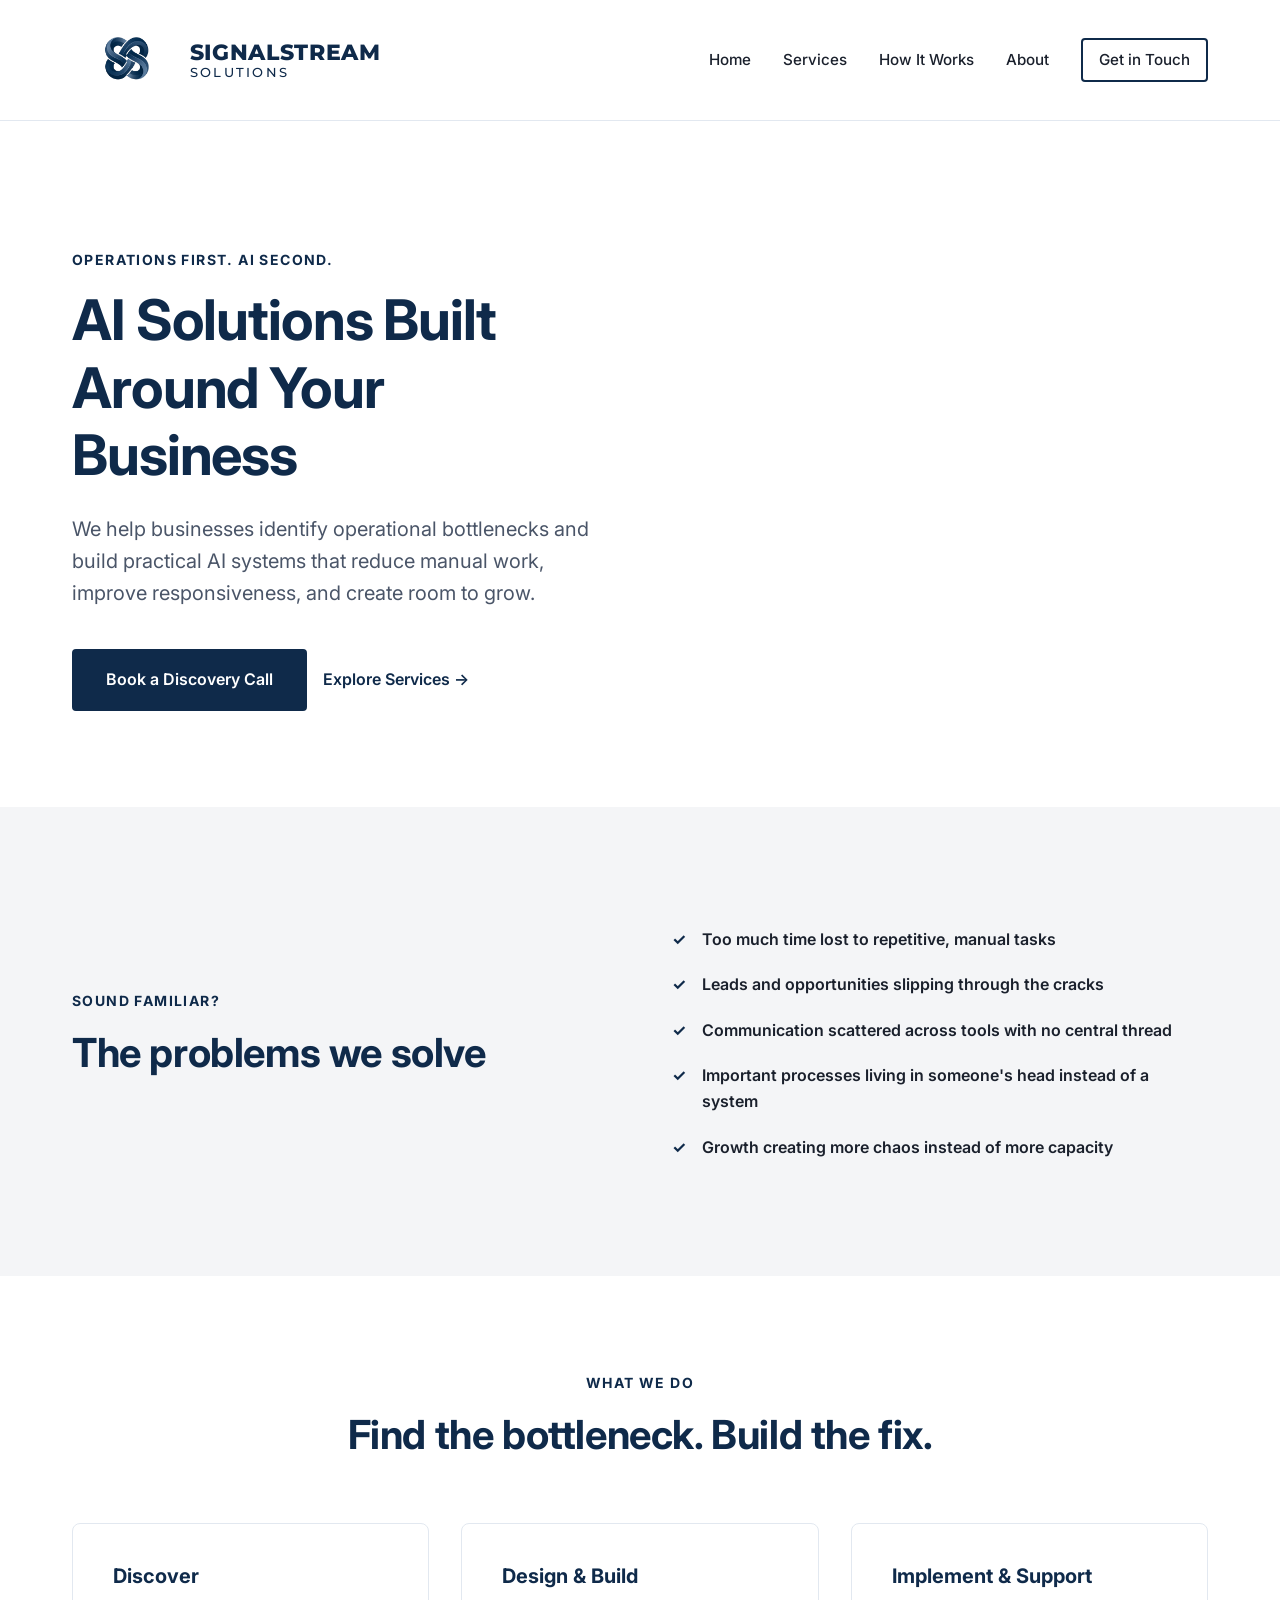
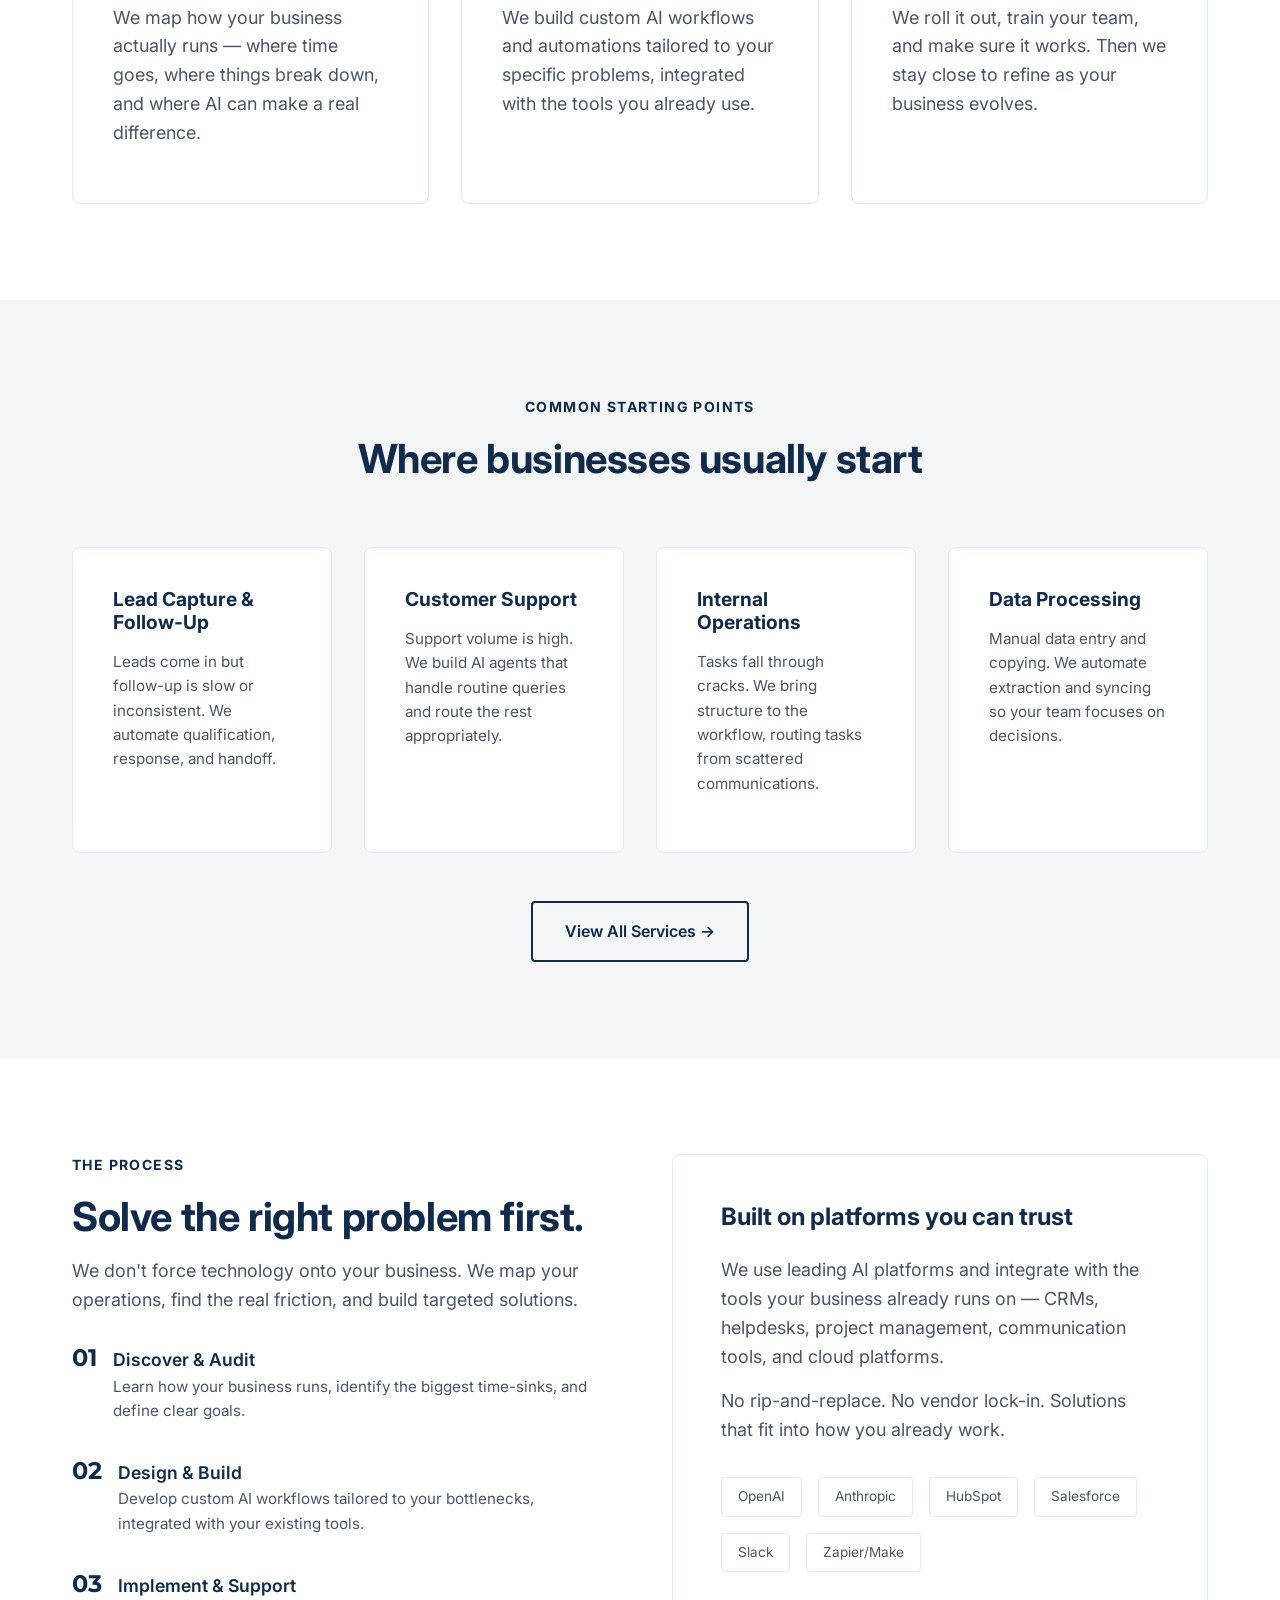
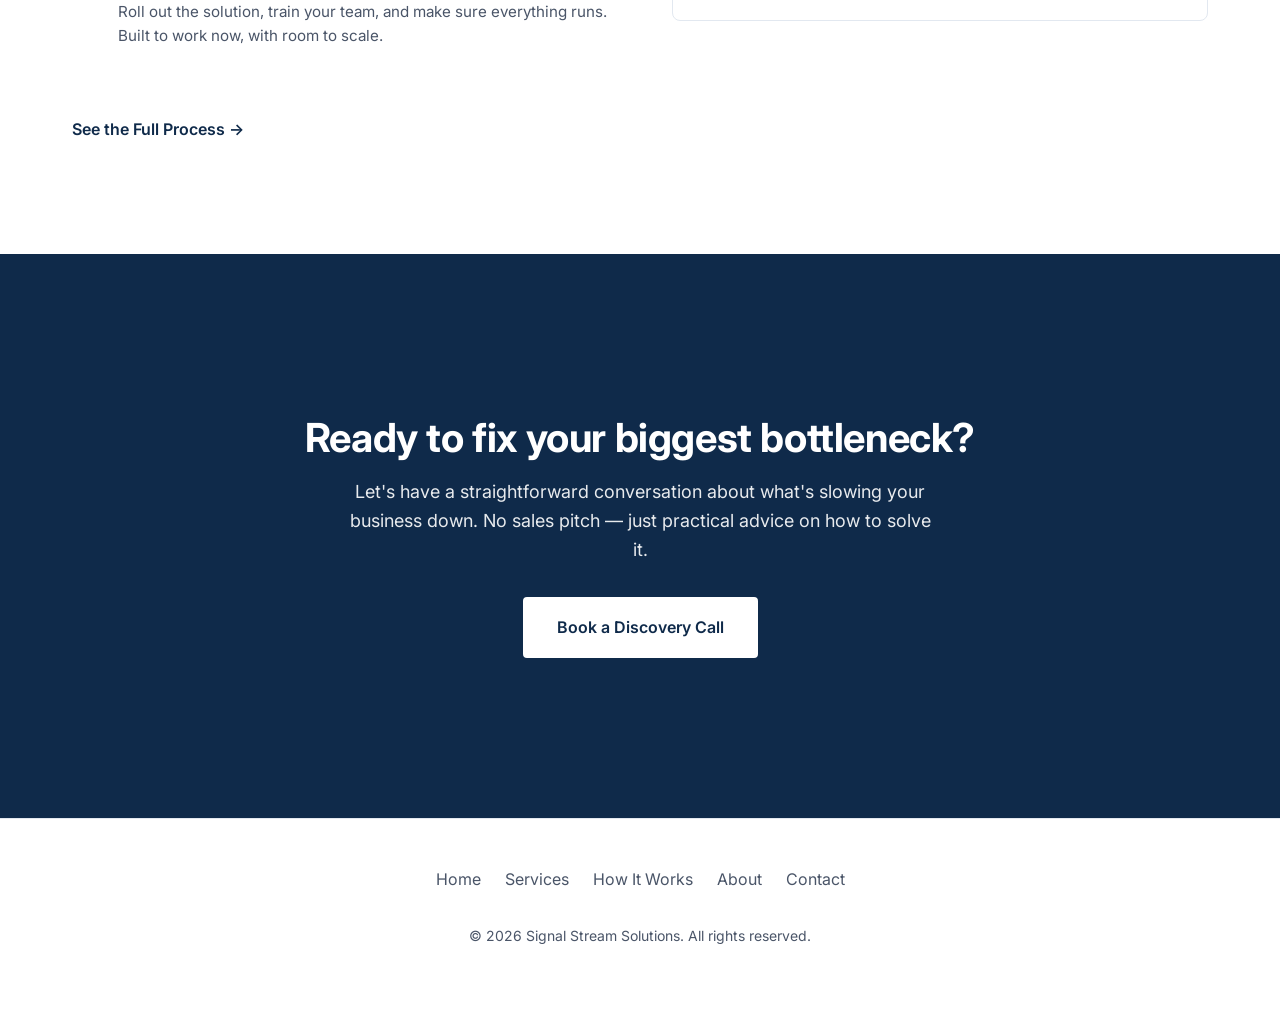
==== commit 64e77ea9: "style(website): revert to light theme aesthetics retaining new copy pages" ====
--- a/index.html
+++ b/index.html
@@ -14,11 +14,11 @@
     <!-- Shared Navigation -->
     <nav>
         <div class="nav-container">
-            <a href="index.html" class="logo-area">
-                <img src="assets/logo.png" alt="Signal Stream Mark" class="logo-img">
+            <a href="index.html" class="logo">
+                <img src="assets/logo.png" alt="Signal Stream" class="logo-img">
                 <span class="logo-text-wrapper">
-                    <span class="logo-title">SIGNALSTREAM</span>
-                    <span class="logo-subtitle">AI Solutions</span>
+                    <span class="logo-title">SignalStream</span>
+                    <span class="logo-subtitle">Solutions</span>
                 </span>
             </a>
             
@@ -39,7 +39,7 @@
         <div class="container">
             <div class="grid-2">
                 <div>
-                    <span class="tagline">Operations First. AI Second.</span>
+                    <span class="tagline" style="color: var(--ocean-blue);">Operations First. AI Second.</span>
                     <h1>AI Solutions Built Around Your Business</h1>
                     <p>We help businesses identify operational bottlenecks and build practical AI systems that reduce manual work, improve responsiveness, and create room to grow.</p>
                     <div style="display: flex; gap: 1rem; align-items: center; flex-wrap: wrap;">
@@ -47,16 +47,15 @@
                         <a href="services.html" class="btn btn-outline" style="border: none; padding-left: 0;">Explore Services &rarr;</a>
                     </div>
                 </div>
-                <!-- Visual placeholder for the hero animation/image if video removed/kept -->
                 <div style="position: relative; display: flex; align-items: center; justify-content: center;">
-                    <video src="assets/signal-stream-animation.mp4" autoplay loop muted playsinline style="width: 120%; max-width: none; display: block; mask-image: radial-gradient(ellipse at center, black 50%, transparent 80%); -webkit-mask-image: radial-gradient(ellipse at center, black 50%, transparent 80%); mix-blend-mode: screen;"></video>
+                    <video src="assets/signal-stream-animation.mp4" autoplay loop muted playsinline style="width: 120%; max-width: none; display: block; mask-image: radial-gradient(ellipse at center, black 50%, transparent 80%); -webkit-mask-image: radial-gradient(ellipse at center, black 50%, transparent 80%);"></video>
                 </div>
             </div>
         </div>
     </section>
 
     <!-- Problem Framing Section -->
-    <section class="section bg-deep">
+    <section class="section bg-grey">
         <div class="container">
             <div class="grid-2">
                 <div>
@@ -85,15 +84,15 @@
             </div>
             <div class="grid-3 steps-wrapper">
                 <div class="card">
-                    <h3 style="color: var(--accent-amber); margin-bottom: 1rem; font-size: 1.25rem;">Discover</h3>
+                    <h3 style="color: var(--ocean-blue); margin-bottom: 1rem; font-size: 1.25rem;">Discover</h3>
                     <p>We map how your business actually runs — where time goes, where things break down, and where AI can make a real difference.</p>
                 </div>
                 <div class="card">
-                    <h3 style="color: var(--accent-amber); margin-bottom: 1rem; font-size: 1.25rem;">Design & Build</h3>
+                    <h3 style="color: var(--ocean-blue); margin-bottom: 1rem; font-size: 1.25rem;">Design & Build</h3>
                     <p>We build custom AI workflows and automations tailored to your specific problems, integrated with the tools you already use.</p>
                 </div>
                 <div class="card">
-                    <h3 style="color: var(--accent-amber); margin-bottom: 1rem; font-size: 1.25rem;">Implement & Support</h3>
+                    <h3 style="color: var(--ocean-blue); margin-bottom: 1rem; font-size: 1.25rem;">Implement & Support</h3>
                     <p>We roll it out, train your team, and make sure it works. Then we stay close to refine as your business evolves.</p>
                 </div>
             </div>
@@ -101,7 +100,7 @@
     </section>
 
     <!-- Core Use Cases (4-5 Tiles) -->
-    <section class="section bg-deep">
+    <section class="section bg-grey">
         <div class="container">
             <div class="text-center" style="max-width: 700px; margin: 0 auto 4rem;">
                 <span class="tagline">Common Starting Points</span>
@@ -110,22 +109,22 @@
             
             <div class="grid-4" style="margin-bottom: 3rem;">
                 <a href="services.html" class="card" style="text-decoration: none;">
-                    <h3 style="font-size: 1.2rem; color: var(--text-main);">Lead Capture & Follow-Up</h3>
+                    <h3 style="font-size: 1.2rem; color: var(--ocean-blue);">Lead Capture & Follow-Up</h3>
                     <p style="font-size: 0.95rem; margin-top: 1rem;">Leads come in but follow-up is slow or inconsistent. We automate qualification, response, and handoff.</p>
                 </a>
                 
                 <a href="services.html" class="card" style="text-decoration: none;">
-                    <h3 style="font-size: 1.2rem; color: var(--text-main);">Customer Support</h3>
+                    <h3 style="font-size: 1.2rem; color: var(--ocean-blue);">Customer Support</h3>
                     <p style="font-size: 0.95rem; margin-top: 1rem;">Support volume is high. We build AI agents that handle routine queries and route the rest appropriately.</p>
                 </a>
                 
                 <a href="services.html" class="card" style="text-decoration: none;">
-                    <h3 style="font-size: 1.2rem; color: var(--text-main);">Internal Operations</h3>
+                    <h3 style="font-size: 1.2rem; color: var(--ocean-blue);">Internal Operations</h3>
                     <p style="font-size: 0.95rem; margin-top: 1rem;">Tasks fall through cracks. We bring structure to the workflow, routing tasks from scattered communications.</p>
                 </a>
                 
                 <a href="services.html" class="card" style="text-decoration: none;">
-                    <h3 style="font-size: 1.2rem; color: var(--text-main);">Data Processing</h3>
+                    <h3 style="font-size: 1.2rem; color: var(--ocean-blue);">Data Processing</h3>
                     <p style="font-size: 0.95rem; margin-top: 1rem;">Manual data entry and copying. We automate extraction and syncing so your team focuses on decisions.</p>
                 </a>
             </div>
@@ -147,23 +146,23 @@
                     
                     <ul class="feature-list" style="margin-top: 2rem;">
                         <li>
-                            <span class="step-number" style="font-size:1.5rem; margin-right: 1rem; color: var(--text-muted);">01</span>
+                            <span class="step-number" style="font-size:1.5rem; margin-right: 1rem;">01</span>
                             <div>
-                                <strong style="display: block; font-size: 1.1rem; color: var(--accent-amber);">Discover & Audit</strong>
+                                <strong style="display: block; font-size: 1.1rem; color: var(--ocean-blue);">Discover & Audit</strong>
                                 <p style="font-size: 0.95rem;">Learn how your business runs, identify the biggest time-sinks, and define clear goals.</p>
                             </div>
                         </li>
                         <li>
-                            <span class="step-number" style="font-size:1.5rem; margin-right: 1rem; color: var(--text-muted);">02</span>
+                            <span class="step-number" style="font-size:1.5rem; margin-right: 1rem;">02</span>
                             <div>
-                                <strong style="display: block; font-size: 1.1rem; color: var(--accent-amber);">Design & Build</strong>
+                                <strong style="display: block; font-size: 1.1rem; color: var(--ocean-blue);">Design & Build</strong>
                                 <p style="font-size: 0.95rem;">Develop custom AI workflows tailored to your bottlenecks, integrated with your existing tools.</p>
                             </div>
                         </li>
                         <li>
-                            <span class="step-number" style="font-size:1.5rem; margin-right: 1rem; color: var(--text-muted);">03</span>
+                            <span class="step-number" style="font-size:1.5rem; margin-right: 1rem;">03</span>
                             <div>
-                                <strong style="display: block; font-size: 1.1rem; color: var(--accent-amber);">Implement & Support</strong>
+                                <strong style="display: block; font-size: 1.1rem; color: var(--ocean-blue);">Implement & Support</strong>
                                 <p style="font-size: 0.95rem;">Roll out the solution, train your team, and make sure everything runs. Built to work now, with room to scale.</p>
                             </div>
                         </li>
@@ -171,18 +170,18 @@
                     <a href="how-it-works.html" class="btn btn-outline" style="margin-top: 1rem; padding-left: 0; border: none;">See the Full Process &rarr;</a>
                 </div>
                 
-                <div class="card" style="background: var(--bg-deep); height: auto; align-self: start; padding: 3rem;">
+                <div class="card bg-grey" style="height: auto; align-self: start; padding: 3rem;">
                     <h3 style="margin-bottom: 1.5rem;">Built on platforms you can trust</h3>
                     <p>We use leading AI platforms and integrate with the tools your business already runs on — CRMs, helpdesks, project management, communication tools, and cloud platforms.</p>
                     <p>No rip-and-replace. No vendor lock-in. Solutions that fit into how you already work.</p>
                     
                     <div style="display: flex; gap: 1rem; flex-wrap: wrap; margin-top: 2rem; color: var(--text-muted); font-size: 0.85rem;">
-                        <span style="padding: 0.5rem 1rem; background: var(--bg-surface); border-radius: 4px; border: 1px solid var(--border-color);">OpenAI</span>
-                        <span style="padding: 0.5rem 1rem; background: var(--bg-surface); border-radius: 4px; border: 1px solid var(--border-color);">Anthropic</span>
-                        <span style="padding: 0.5rem 1rem; background: var(--bg-surface); border-radius: 4px; border: 1px solid var(--border-color);">HubSpot</span>
-                        <span style="padding: 0.5rem 1rem; background: var(--bg-surface); border-radius: 4px; border: 1px solid var(--border-color);">Salesforce</span>
-                        <span style="padding: 0.5rem 1rem; background: var(--bg-surface); border-radius: 4px; border: 1px solid var(--border-color);">Slack</span>
-                        <span style="padding: 0.5rem 1rem; background: var(--bg-surface); border-radius: 4px; border: 1px solid var(--border-color);">Zapier/Make</span>
+                        <span style="padding: 0.5rem 1rem; background: var(--bg-white); border-radius: 4px; border: 1px solid var(--border-color);">OpenAI</span>
+                        <span style="padding: 0.5rem 1rem; background: var(--bg-white); border-radius: 4px; border: 1px solid var(--border-color);">Anthropic</span>
+                        <span style="padding: 0.5rem 1rem; background: var(--bg-white); border-radius: 4px; border: 1px solid var(--border-color);">HubSpot</span>
+                        <span style="padding: 0.5rem 1rem; background: var(--bg-white); border-radius: 4px; border: 1px solid var(--border-color);">Salesforce</span>
+                        <span style="padding: 0.5rem 1rem; background: var(--bg-white); border-radius: 4px; border: 1px solid var(--border-color);">Slack</span>
+                        <span style="padding: 0.5rem 1rem; background: var(--bg-white); border-radius: 4px; border: 1px solid var(--border-color);">Zapier/Make</span>
                     </div>
                 </div>
             </div>
--- a/assets/styles.css
+++ b/assets/styles.css
@@ -1,22 +1,13 @@
 /* CSS Reset & Variables */
 :root {
-    /* Brand Colors */
-    --bg-base: #0B1729; /* Dark navy */
-    --bg-deep: #0D1F3C; /* Near-black navy for contrast sections */
-    --bg-surface: #0D2140; /* Dark blue for cards/elevated elements */
-    
-    --text-main: #F0F4FF; /* Near-white */
-    --text-muted: #94A3B8; /* Cool blue-grey */
-    
-    --accent-amber: #E8A038; /* CTAs and highlights */
-    --accent-amber-hover: #f0b050;
-    
-    --border-color: rgba(148, 163, 184, 0.15); /* Subdued border based on text-muted */
-    
-    /* Typography */
+    --bg-white: #FFFFFF;
+    --bg-grey: #F4F5F7;
+    --ocean-blue: #0F2A4A;
+    --ocean-blue-hover: #163e6e;
+    --text-main: #1A202C;
+    --text-muted: #4A5568;
+    --border-color: #E2E8F0;
     --font-main: 'Inter', system-ui, -apple-system, sans-serif;
-    --font-heading: 'Montserrat', sans-serif;
-    
     --transition: all 0.3s ease;
 }
 
@@ -25,18 +16,13 @@
 body {
     font-family: var(--font-main);
     color: var(--text-main);
-    background-color: var(--bg-base);
+    background-color: var(--bg-white);
     line-height: 1.6;
     -webkit-font-smoothing: antialiased;
 }
 
 /* Typography */
-h1, h2, h3, h4 { 
-    color: var(--text-main); 
-    font-family: var(--font-heading);
-    font-weight: 700; 
-    line-height: 1.2; 
-}
+h1, h2, h3, h4 { color: var(--ocean-blue); font-weight: 700; line-height: 1.2; }
 h1 { font-size: 3.5rem; margin-bottom: 1.5rem; letter-spacing: -0.02em; }
 h2 { font-size: 2.5rem; margin-bottom: 1rem; letter-spacing: -0.01em; }
 h3 { font-size: 1.5rem; margin-bottom: 0.75rem; }
@@ -45,7 +31,7 @@
 /* Layout & Utilities */
 .container { max-width: 1200px; margin: 0 auto; padding: 0 2rem; }
 .section { padding: 6rem 0; }
-.bg-deep { background-color: var(--bg-deep); }
+.bg-grey { background-color: var(--bg-grey); }
 .text-center { text-align: center; }
 .grid-2 { display: grid; grid-template-columns: 1fr 1fr; gap: 4rem; align-items: center; }
 .grid-3 { display: grid; grid-template-columns: repeat(3, 1fr); gap: 2rem; }
@@ -54,54 +40,29 @@
 /* Buttons */
 .btn {
     display: inline-block;
-    background-color: var(--accent-amber);
-    color: var(--bg-base);
+    background-color: var(--ocean-blue);
+    color: var(--bg-white);
     padding: 1rem 2rem;
     border-radius: 4px;
     text-decoration: none;
-    font-weight: 700;
-    font-family: var(--font-main);
+    font-weight: 600;
     transition: var(--transition);
-    border: 2px solid var(--accent-amber);
+    border: 2px solid var(--ocean-blue);
 }
-.btn:hover { 
-    background-color: var(--accent-amber-hover); 
-    border-color: var(--accent-amber-hover); 
-    color: var(--bg-base); 
-    transform: translateY(-2px);
-}
-.btn-outline { 
-    background-color: transparent; 
-    color: var(--accent-amber); 
-}
-.btn-outline:hover { 
-    background-color: var(--accent-amber); 
-    color: var(--bg-base); 
-}
+.btn:hover { background-color: var(--ocean-blue-hover); border-color: var(--ocean-blue-hover); color: var(--bg-white); }
+.btn-outline { background-color: transparent; color: var(--ocean-blue); }
+.btn-outline:hover { background-color: var(--ocean-blue); color: var(--bg-white); }
 
 /* Navigation */
-nav { 
-    padding: 1.5rem 0; 
-    background: rgba(11, 23, 41, 0.95); 
-    backdrop-filter: blur(8px);
-    border-bottom: 1px solid var(--border-color); 
-    position: sticky; 
-    top: 0; 
-    z-index: 100; 
-}
-.nav-container { 
-    display: flex; 
-    justify-content: space-between; 
-    align-items: center; 
-    max-width: 1200px; 
-    margin: 0 auto; 
-    padding: 0 2rem; 
-}
-.logo-area { display: flex; align-items: center; gap: 0.6rem; text-decoration: none; }
-.logo-img { height: 48px; width: auto; display: block; }
+nav { padding: 1.5rem 0; background: var(--bg-white); border-bottom: 1px solid var(--border-color); position: sticky; top: 0; z-index: 100; }
+.nav-container { display: flex; justify-content: space-between; align-items: center; max-width: 1200px; margin: 0 auto; padding: 0 2rem; }
+
+.logo { font-size: 1.5rem; font-weight: 800; color: var(--ocean-blue); text-decoration: none; letter-spacing: -0.02em; display: flex; align-items: center; gap: 0.6rem; }
+
+.logo-img { height: 72px; width: auto; display: block; }
 .logo-text-wrapper { display: flex; flex-direction: column; line-height: 1.15; }
-.logo-title { font-family: var(--font-heading); font-weight: 700; font-size: 1.2rem; letter-spacing: 0.04em; color: var(--text-main); }
-.logo-subtitle { font-family: var(--font-heading); font-weight: 300; font-size: 0.7rem; letter-spacing: 0.22em; text-transform: uppercase; color: var(--text-muted); }
+.logo-title { font-family: 'Montserrat', sans-serif; font-weight: 800; font-size: 1.4rem; letter-spacing: 0.03em; text-transform: uppercase; color: var(--ocean-blue); }
+.logo-subtitle { font-family: 'Montserrat', sans-serif; font-weight: 500; font-size: 0.8rem; letter-spacing: 0.18em; text-transform: uppercase; color: var(--ocean-blue); }
 
 .nav-links {
     display: flex;
@@ -116,7 +77,7 @@
     transition: var(--transition);
 }
 .nav-links a:hover {
-    color: var(--accent-amber);
+    color: var(--ocean-blue);
 }
 
 /* Mobile Menu Toggle */
@@ -131,49 +92,31 @@
 
 /* Cards */
 .card {
-    background: var(--bg-surface);
+    background: var(--bg-white);
     padding: 2.5rem;
     border-radius: 8px;
     border: 1px solid var(--border-color);
     transition: var(--transition);
     height: 100%;
 }
-.card:hover { 
-    transform: translateY(-4px); 
-    box-shadow: 0 12px 24px rgba(0, 0, 0, 0.2); 
-    border-color: rgba(232, 160, 56, 0.3);
-}
+.bg-grey .card { background: var(--bg-white); }
+.card:hover { transform: translateY(-4px); box-shadow: 0 12px 24px rgba(15, 42, 74, 0.06); }
+.card-icon { font-size: 2rem; color: var(--ocean-blue); margin-bottom: 1.5rem; display: block; }
 
 /* Custom Section Styles */
 .hero { padding: 8rem 0 6rem; text-align: left; }
 .hero p { font-size: 1.25rem; max-width: 600px; margin-bottom: 2.5rem; }
 
-.tagline { 
-    text-transform: uppercase; 
-    font-size: 0.875rem; 
-    font-weight: 700; 
-    color: var(--accent-amber); 
-    letter-spacing: 0.1em; 
-    margin-bottom: 1rem; 
-    display: block; 
-}
+.tagline { text-transform: uppercase; font-size: 0.875rem; font-weight: 700; color: var(--ocean-blue); letter-spacing: 0.1em; margin-bottom: 1rem; display: block; }
 
 .steps-wrapper { position: relative; }
-.step-number { 
-    font-family: var(--font-heading);
-    font-size: 3rem; 
-    font-weight: 800; 
-    line-height: 1; 
-    margin-bottom: 1rem; 
-    color: rgba(255, 255, 255, 0.05);
-}
+.step-number { font-size: 3rem; font-weight: 800; color: var(--border-color); line-height: 1; margin-bottom: 1rem; font-family: 'Montserrat', sans-serif; }
 
-.final-cta { 
-    background-color: var(--bg-deep); 
-    text-align: center; 
-    border-top: 1px solid var(--border-color);
-}
-.final-cta p { margin: 0 auto 2.5rem; max-width: 600px; }
+.final-cta { background-color: var(--ocean-blue); color: var(--bg-white); text-align: center; }
+.final-cta h2, .final-cta p { color: var(--bg-white); }
+.final-cta p { opacity: 0.9; margin: 0 auto 2.5rem; max-width: 600px; }
+.final-cta .btn { background-color: var(--bg-white); color: var(--ocean-blue); border-color: var(--bg-white); }
+.final-cta .btn:hover { background-color: transparent; color: var(--bg-white); border-color: var(--bg-white); }
 
 /* Form Styles */
 .form-group { margin-bottom: 1.5rem; text-align: left; }
@@ -181,7 +124,7 @@
 .form-control {
     width: 100%;
     padding: 0.75rem 1rem;
-    background: var(--bg-base);
+    background: var(--bg-white);
     border: 1px solid var(--border-color);
     border-radius: 4px;
     color: var(--text-main);
@@ -190,20 +133,20 @@
 }
 .form-control:focus {
     outline: none;
-    border-color: var(--accent-amber);
-    box-shadow: 0 0 0 2px rgba(232, 160, 56, 0.2);
+    border-color: var(--ocean-blue);
+    box-shadow: 0 0 0 2px rgba(15, 42, 74, 0.1);
 }
 textarea.form-control { resize: vertical; min-height: 120px; }
 
 /* List styles */
 .feature-list { list-style: none; margin-top: 1.5rem; }
 .feature-list li { margin-bottom: 1.25rem; display: flex; align-items: flex-start; }
-.feature-list li span:first-child { color: var(--accent-amber); margin-right: 1rem; font-weight: bold; flex-shrink: 0; }
-.feature-list strong { color: var(--text-main); }
+.feature-list li span:first-child { color: var(--ocean-blue); margin-right: 1rem; font-weight: bold; flex-shrink: 0; }
+.feature-list strong { color: var(--text-main); font-weight: 600; }
 
 /* Footer */
 footer { 
-    background: var(--bg-base); 
+    background: var(--bg-white); 
     padding: 3rem 0; 
     border-top: 1px solid var(--border-color); 
     text-align: center; 
@@ -220,7 +163,7 @@
     transition: var(--transition);
 }
 .footer-links a:hover {
-    color: var(--accent-amber);
+    color: var(--ocean-blue);
 }
 
 /* Responsive */
@@ -239,7 +182,7 @@
         top: 100%; 
         left: 0; 
         right: 0; 
-        background: var(--bg-surface); 
+        background: var(--bg-white); 
         padding: 1.5rem; 
         border-bottom: 1px solid var(--border-color);
         box-shadow: 0 10px 15px rgba(0,0,0,0.1);
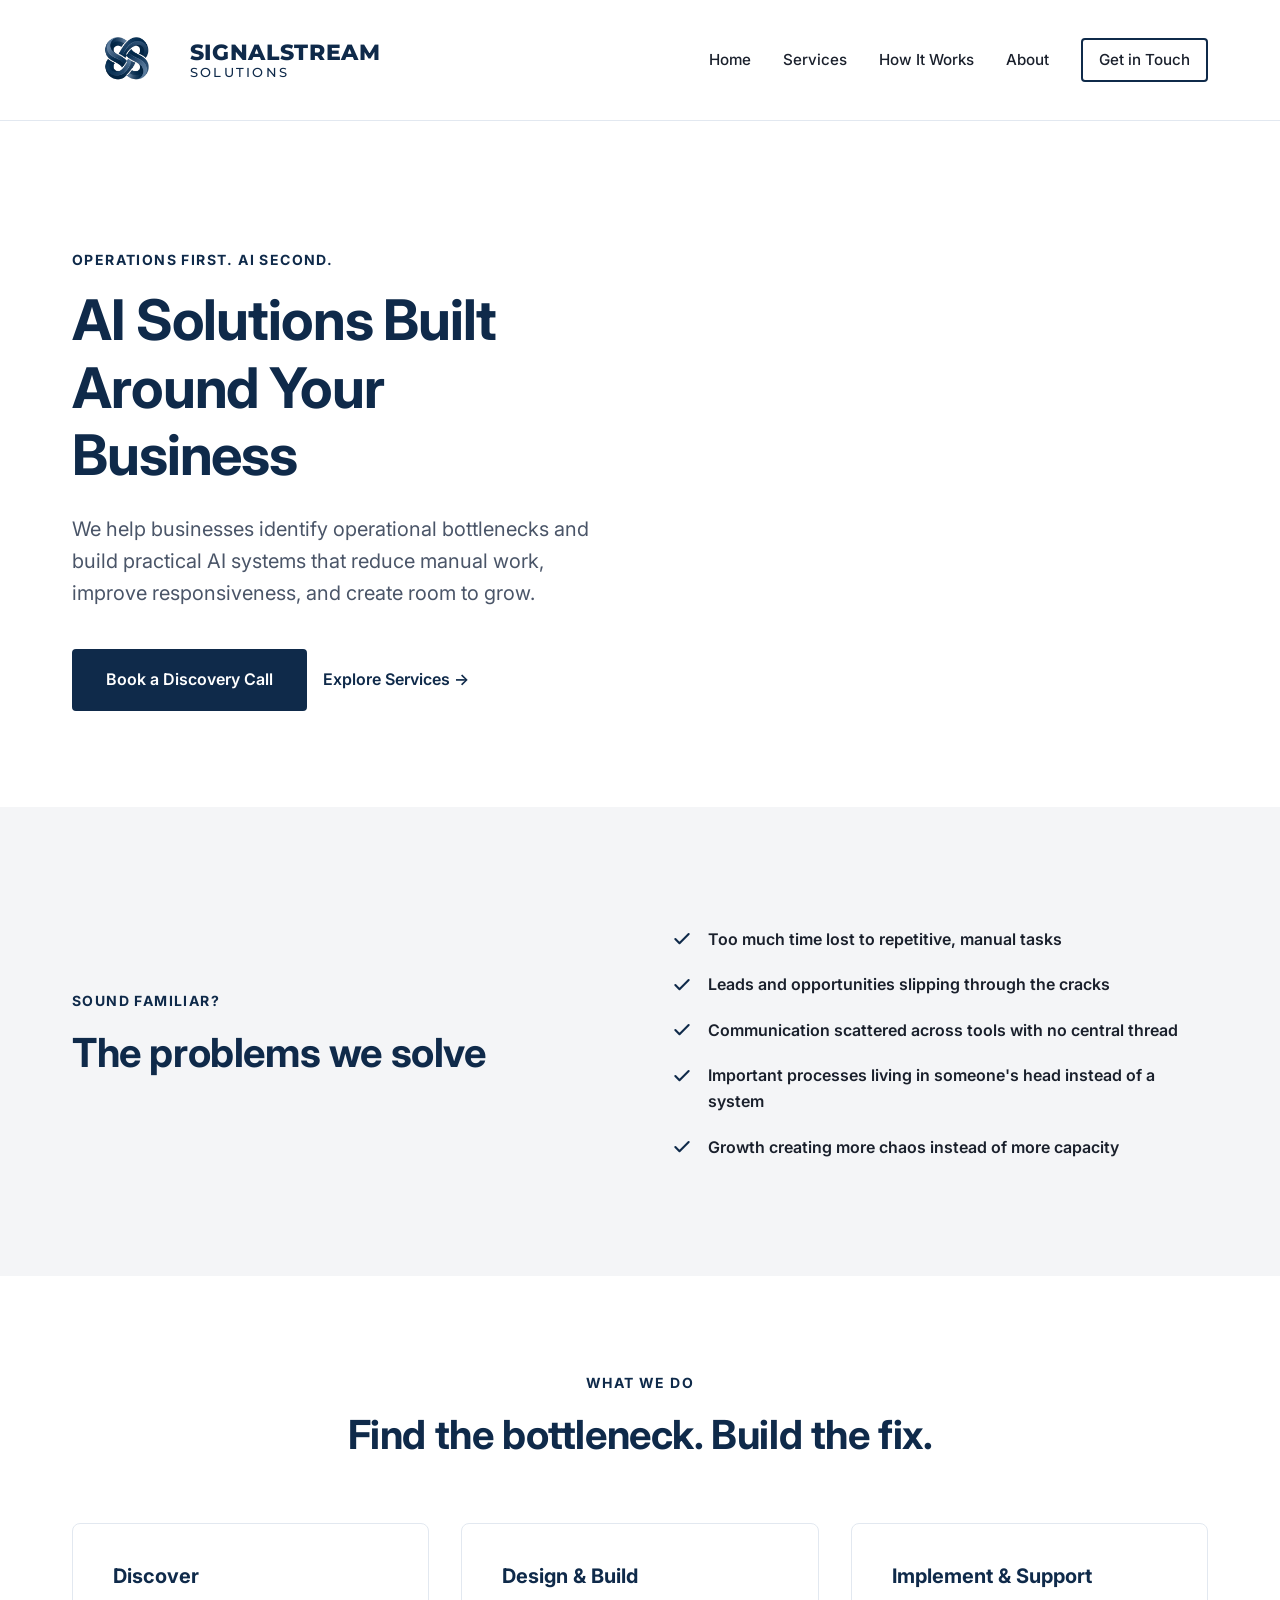
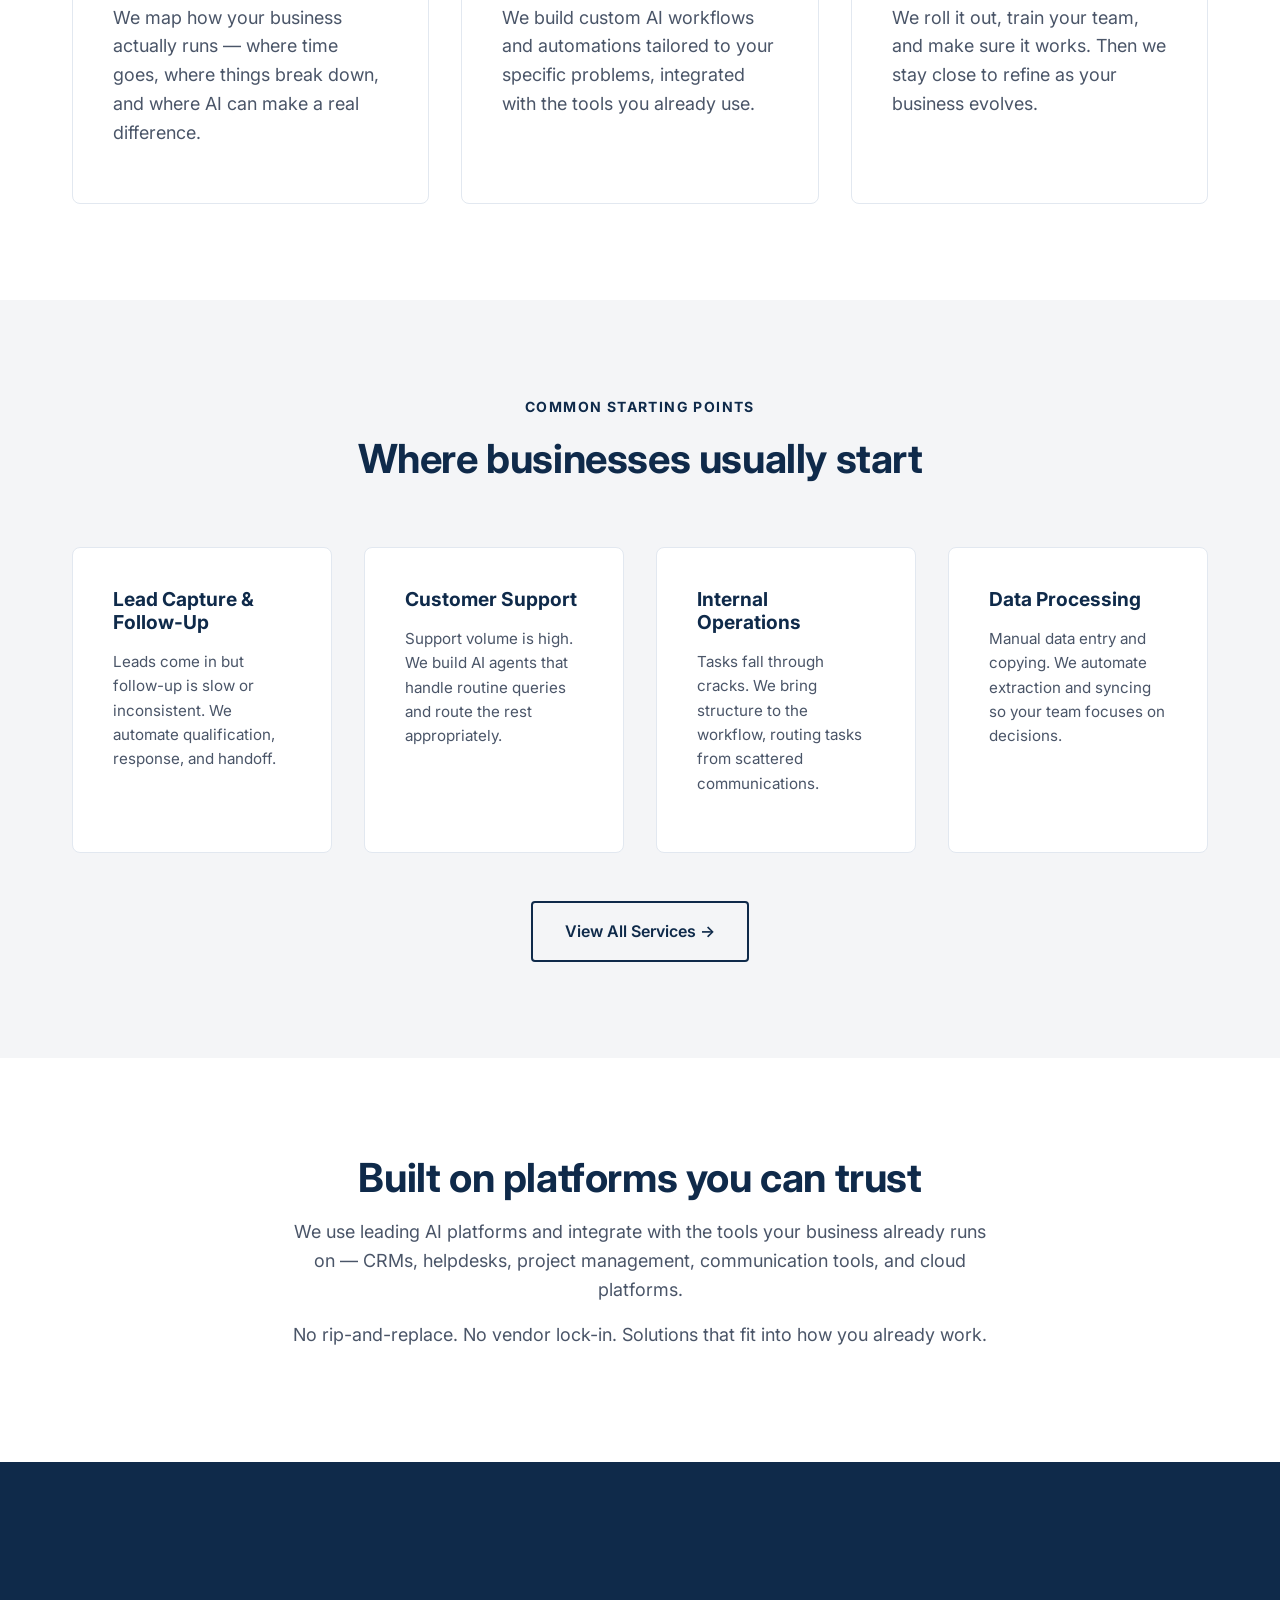
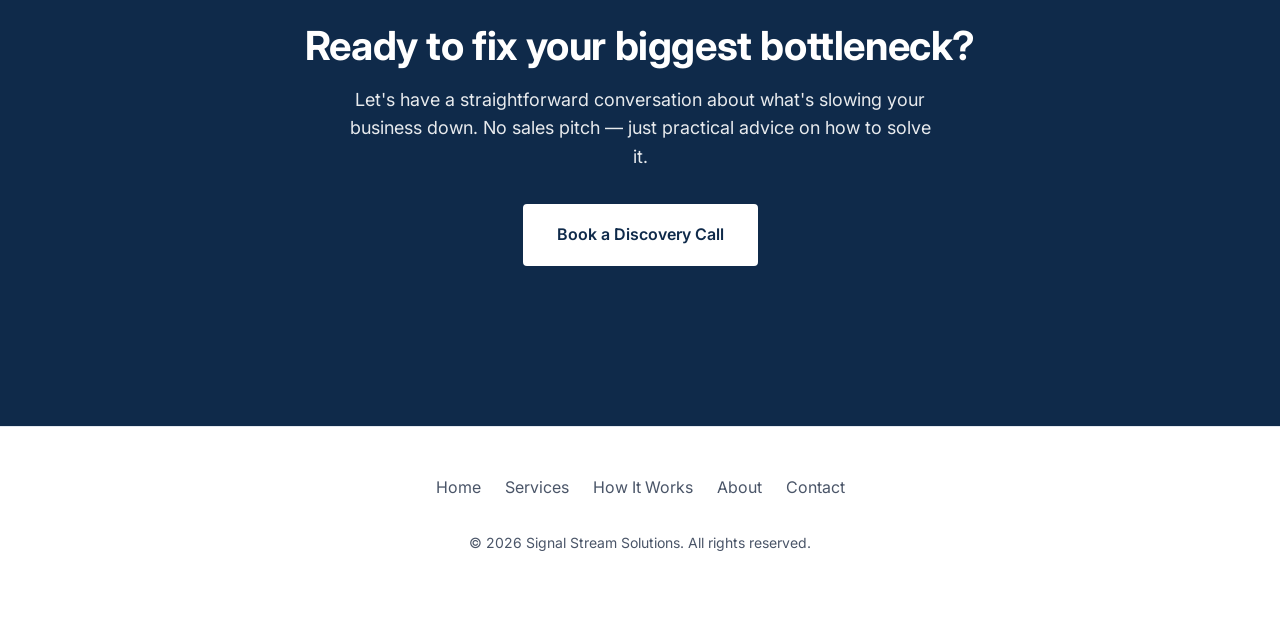
==== commit 7cd640c3: "style(website): apply UI/UX Pro Max audit — remove duplicate process section, clean up credibility, " ====
--- a/index.html
+++ b/index.html
@@ -64,11 +64,11 @@
                 </div>
                 <div>
                     <ul class="feature-list">
-                        <li><span>✓</span> <strong>Too much time lost to repetitive, manual tasks</strong></li>
-                        <li><span>✓</span> <strong>Leads and opportunities slipping through the cracks</strong></li>
-                        <li><span>✓</span> <strong>Communication scattered across tools with no central thread</strong></li>
-                        <li><span>✓</span> <strong>Important processes living in someone's head instead of a system</strong></li>
-                        <li><span>✓</span> <strong>Growth creating more chaos instead of more capacity</strong></li>
+                        <li><svg class="check-icon" viewBox="0 0 24 24" fill="none" stroke="currentColor" stroke-width="2.5" stroke-linecap="round" stroke-linejoin="round"><polyline points="20 6 9 17 4 12"></polyline></svg> <strong>Too much time lost to repetitive, manual tasks</strong></li>
+                        <li><svg class="check-icon" viewBox="0 0 24 24" fill="none" stroke="currentColor" stroke-width="2.5" stroke-linecap="round" stroke-linejoin="round"><polyline points="20 6 9 17 4 12"></polyline></svg> <strong>Leads and opportunities slipping through the cracks</strong></li>
+                        <li><svg class="check-icon" viewBox="0 0 24 24" fill="none" stroke="currentColor" stroke-width="2.5" stroke-linecap="round" stroke-linejoin="round"><polyline points="20 6 9 17 4 12"></polyline></svg> <strong>Communication scattered across tools with no central thread</strong></li>
+                        <li><svg class="check-icon" viewBox="0 0 24 24" fill="none" stroke="currentColor" stroke-width="2.5" stroke-linecap="round" stroke-linejoin="round"><polyline points="20 6 9 17 4 12"></polyline></svg> <strong>Important processes living in someone's head instead of a system</strong></li>
+                        <li><svg class="check-icon" viewBox="0 0 24 24" fill="none" stroke="currentColor" stroke-width="2.5" stroke-linecap="round" stroke-linejoin="round"><polyline points="20 6 9 17 4 12"></polyline></svg> <strong>Growth creating more chaos instead of more capacity</strong></li>
                     </ul>
                 </div>
             </div>
@@ -135,55 +135,13 @@
         </div>
     </section>
 
-    <!-- Process Teaser & Credibility -->
+    <!-- Credibility Section -->
     <section class="section">
         <div class="container">
-            <div class="grid-2">
-                <div>
-                    <span class="tagline">The Process</span>
-                    <h2>Solve the right problem first.</h2>
-                    <p>We don't force technology onto your business. We map your operations, find the real friction, and build targeted solutions.</p>
-                    
-                    <ul class="feature-list" style="margin-top: 2rem;">
-                        <li>
-                            <span class="step-number" style="font-size:1.5rem; margin-right: 1rem;">01</span>
-                            <div>
-                                <strong style="display: block; font-size: 1.1rem; color: var(--ocean-blue);">Discover & Audit</strong>
-                                <p style="font-size: 0.95rem;">Learn how your business runs, identify the biggest time-sinks, and define clear goals.</p>
-                            </div>
-                        </li>
-                        <li>
-                            <span class="step-number" style="font-size:1.5rem; margin-right: 1rem;">02</span>
-                            <div>
-                                <strong style="display: block; font-size: 1.1rem; color: var(--ocean-blue);">Design & Build</strong>
-                                <p style="font-size: 0.95rem;">Develop custom AI workflows tailored to your bottlenecks, integrated with your existing tools.</p>
-                            </div>
-                        </li>
-                        <li>
-                            <span class="step-number" style="font-size:1.5rem; margin-right: 1rem;">03</span>
-                            <div>
-                                <strong style="display: block; font-size: 1.1rem; color: var(--ocean-blue);">Implement & Support</strong>
-                                <p style="font-size: 0.95rem;">Roll out the solution, train your team, and make sure everything runs. Built to work now, with room to scale.</p>
-                            </div>
-                        </li>
-                    </ul>
-                    <a href="how-it-works.html" class="btn btn-outline" style="margin-top: 1rem; padding-left: 0; border: none;">See the Full Process &rarr;</a>
-                </div>
-                
-                <div class="card bg-grey" style="height: auto; align-self: start; padding: 3rem;">
-                    <h3 style="margin-bottom: 1.5rem;">Built on platforms you can trust</h3>
-                    <p>We use leading AI platforms and integrate with the tools your business already runs on — CRMs, helpdesks, project management, communication tools, and cloud platforms.</p>
-                    <p>No rip-and-replace. No vendor lock-in. Solutions that fit into how you already work.</p>
-                    
-                    <div style="display: flex; gap: 1rem; flex-wrap: wrap; margin-top: 2rem; color: var(--text-muted); font-size: 0.85rem;">
-                        <span style="padding: 0.5rem 1rem; background: var(--bg-white); border-radius: 4px; border: 1px solid var(--border-color);">OpenAI</span>
-                        <span style="padding: 0.5rem 1rem; background: var(--bg-white); border-radius: 4px; border: 1px solid var(--border-color);">Anthropic</span>
-                        <span style="padding: 0.5rem 1rem; background: var(--bg-white); border-radius: 4px; border: 1px solid var(--border-color);">HubSpot</span>
-                        <span style="padding: 0.5rem 1rem; background: var(--bg-white); border-radius: 4px; border: 1px solid var(--border-color);">Salesforce</span>
-                        <span style="padding: 0.5rem 1rem; background: var(--bg-white); border-radius: 4px; border: 1px solid var(--border-color);">Slack</span>
-                        <span style="padding: 0.5rem 1rem; background: var(--bg-white); border-radius: 4px; border: 1px solid var(--border-color);">Zapier/Make</span>
-                    </div>
-                </div>
+            <div class="text-center" style="max-width: 700px; margin: 0 auto;">
+                <h2>Built on platforms you can trust</h2>
+                <p>We use leading AI platforms and integrate with the tools your business already runs on — CRMs, helpdesks, project management, communication tools, and cloud platforms.</p>
+                <p>No rip-and-replace. No vendor lock-in. Solutions that fit into how you already work.</p>
             </div>
         </div>
     </section>
--- a/assets/styles.css
+++ b/assets/styles.css
@@ -8,7 +8,7 @@
     --text-muted: #4A5568;
     --border-color: #E2E8F0;
     --font-main: 'Inter', system-ui, -apple-system, sans-serif;
-    --transition: all 0.3s ease;
+    --focus-ring: 0 0 0 3px rgba(15, 42, 74, 0.2);
 }
 
 * { margin: 0; padding: 0; box-sizing: border-box; }
@@ -46,18 +46,63 @@
     border-radius: 4px;
     text-decoration: none;
     font-weight: 600;
-    transition: var(--transition);
+    font-size: 1rem;
+    font-family: var(--font-main);
+    transition: background-color 200ms ease, border-color 200ms ease, color 200ms ease, box-shadow 200ms ease;
     border: 2px solid var(--ocean-blue);
-}
-.btn:hover { background-color: var(--ocean-blue-hover); border-color: var(--ocean-blue-hover); color: var(--bg-white); }
-.btn-outline { background-color: transparent; color: var(--ocean-blue); }
-.btn-outline:hover { background-color: var(--ocean-blue); color: var(--bg-white); }
+    cursor: pointer;
+}
+.btn:hover {
+    background-color: var(--ocean-blue-hover);
+    border-color: var(--ocean-blue-hover);
+    color: var(--bg-white);
+}
+.btn:focus-visible {
+    outline: none;
+    box-shadow: var(--focus-ring);
+}
+.btn-outline {
+    background-color: transparent;
+    color: var(--ocean-blue);
+}
+.btn-outline:hover {
+    background-color: var(--ocean-blue);
+    color: var(--bg-white);
+}
 
 /* Navigation */
-nav { padding: 1.5rem 0; background: var(--bg-white); border-bottom: 1px solid var(--border-color); position: sticky; top: 0; z-index: 100; }
-.nav-container { display: flex; justify-content: space-between; align-items: center; max-width: 1200px; margin: 0 auto; padding: 0 2rem; }
-
-.logo { font-size: 1.5rem; font-weight: 800; color: var(--ocean-blue); text-decoration: none; letter-spacing: -0.02em; display: flex; align-items: center; gap: 0.6rem; }
+nav {
+    padding: 1.5rem 0;
+    background: var(--bg-white);
+    border-bottom: 1px solid var(--border-color);
+    position: sticky;
+    top: 0;
+    z-index: 100;
+}
+.nav-container {
+    display: flex;
+    justify-content: space-between;
+    align-items: center;
+    max-width: 1200px;
+    margin: 0 auto;
+    padding: 0 2rem;
+}
+
+.logo {
+    font-size: 1.5rem;
+    font-weight: 800;
+    color: var(--ocean-blue);
+    text-decoration: none;
+    letter-spacing: -0.02em;
+    display: flex;
+    align-items: center;
+    gap: 0.6rem;
+}
+.logo:focus-visible {
+    outline: none;
+    box-shadow: var(--focus-ring);
+    border-radius: 4px;
+}
 
 .logo-img { height: 72px; width: auto; display: block; }
 .logo-text-wrapper { display: flex; flex-direction: column; line-height: 1.15; }
@@ -74,10 +119,20 @@
     text-decoration: none;
     font-size: 0.95rem;
     font-weight: 500;
-    transition: var(--transition);
+    transition: color 200ms ease;
+    cursor: pointer;
 }
 .nav-links a:hover {
     color: var(--ocean-blue);
+}
+.nav-links a:focus-visible {
+    outline: none;
+    box-shadow: var(--focus-ring);
+    border-radius: 4px;
+}
+.nav-links a.active {
+    color: var(--ocean-blue);
+    font-weight: 600;
 }
 
 /* Mobile Menu Toggle */
@@ -88,6 +143,16 @@
     color: var(--text-main);
     font-size: 1.5rem;
     cursor: pointer;
+    padding: 0.5rem;
+    border-radius: 4px;
+    transition: background-color 200ms ease;
+}
+.menu-toggle:hover {
+    background-color: var(--bg-grey);
+}
+.menu-toggle:focus-visible {
+    outline: none;
+    box-shadow: var(--focus-ring);
 }
 
 /* Cards */
@@ -96,12 +161,25 @@
     padding: 2.5rem;
     border-radius: 8px;
     border: 1px solid var(--border-color);
-    transition: var(--transition);
+    transition: box-shadow 200ms ease;
     height: 100%;
 }
 .bg-grey .card { background: var(--bg-white); }
-.card:hover { transform: translateY(-4px); box-shadow: 0 12px 24px rgba(15, 42, 74, 0.06); }
+.card:hover {
+    box-shadow: 0 12px 24px rgba(15, 42, 74, 0.08);
+}
 .card-icon { font-size: 2rem; color: var(--ocean-blue); margin-bottom: 1.5rem; display: block; }
+
+/* Clickable cards */
+a.card {
+    text-decoration: none;
+    cursor: pointer;
+    display: block;
+}
+a.card:focus-visible {
+    outline: none;
+    box-shadow: var(--focus-ring);
+}
 
 /* Custom Section Styles */
 .hero { padding: 8rem 0 6rem; text-align: left; }
@@ -117,6 +195,16 @@
 .final-cta p { opacity: 0.9; margin: 0 auto 2.5rem; max-width: 600px; }
 .final-cta .btn { background-color: var(--bg-white); color: var(--ocean-blue); border-color: var(--bg-white); }
 .final-cta .btn:hover { background-color: transparent; color: var(--bg-white); border-color: var(--bg-white); }
+
+/* SVG Check Icon */
+.check-icon {
+    flex-shrink: 0;
+    width: 20px;
+    height: 20px;
+    margin-right: 1rem;
+    margin-top: 0.15rem;
+    color: var(--ocean-blue);
+}
 
 /* Form Styles */
 .form-group { margin-bottom: 1.5rem; text-align: left; }
@@ -129,27 +217,30 @@
     border-radius: 4px;
     color: var(--text-main);
     font-family: var(--font-main);
-    transition: var(--transition);
+    font-size: 1rem;
+    transition: border-color 200ms ease, box-shadow 200ms ease;
 }
 .form-control:focus {
     outline: none;
     border-color: var(--ocean-blue);
-    box-shadow: 0 0 0 2px rgba(15, 42, 74, 0.1);
+    box-shadow: var(--focus-ring);
+}
+.form-control::placeholder {
+    color: #94A3B8;
 }
 textarea.form-control { resize: vertical; min-height: 120px; }
 
 /* List styles */
 .feature-list { list-style: none; margin-top: 1.5rem; }
 .feature-list li { margin-bottom: 1.25rem; display: flex; align-items: flex-start; }
-.feature-list li span:first-child { color: var(--ocean-blue); margin-right: 1rem; font-weight: bold; flex-shrink: 0; }
 .feature-list strong { color: var(--text-main); font-weight: 600; }
 
 /* Footer */
-footer { 
-    background: var(--bg-white); 
-    padding: 3rem 0; 
-    border-top: 1px solid var(--border-color); 
-    text-align: center; 
+footer {
+    background: var(--bg-white);
+    padding: 3rem 0;
+    border-top: 1px solid var(--border-color);
+    text-align: center;
 }
 .footer-links {
     display: flex;
@@ -160,32 +251,67 @@
 .footer-links a {
     color: var(--text-muted);
     text-decoration: none;
-    transition: var(--transition);
+    transition: color 200ms ease;
+    cursor: pointer;
 }
 .footer-links a:hover {
     color: var(--ocean-blue);
 }
-
-/* Responsive */
+.footer-links a:focus-visible {
+    outline: none;
+    box-shadow: var(--focus-ring);
+    border-radius: 4px;
+}
+
+/* Reduced Motion */
+@media (prefers-reduced-motion: reduce) {
+    *, *::before, *::after {
+        transition-duration: 0.01ms !important;
+        animation-duration: 0.01ms !important;
+    }
+}
+
+/* Responsive - Mobile */
 @media (max-width: 768px) {
     h1 { font-size: 2.5rem; }
     h2 { font-size: 2rem; }
     .grid-2, .grid-3, .grid-4 { grid-template-columns: 1fr; gap: 2rem; }
     .hero { padding: 5rem 0; }
     .section { padding: 4rem 0; }
-    
+    .container { padding: 0 1.25rem; }
+
     .menu-toggle { display: block; }
-    .nav-links { 
-        display: none; 
-        flex-direction: column; 
-        position: absolute; 
-        top: 100%; 
-        left: 0; 
-        right: 0; 
-        background: var(--bg-white); 
-        padding: 1.5rem; 
+    .nav-links {
+        display: none;
+        flex-direction: column;
+        position: absolute;
+        top: 100%;
+        left: 0;
+        right: 0;
+        background: var(--bg-white);
+        padding: 1.5rem;
         border-bottom: 1px solid var(--border-color);
         box-shadow: 0 10px 15px rgba(0,0,0,0.1);
     }
     .nav-links.active { display: flex; }
-}
+
+    .logo-img { height: 48px; }
+    .logo-title { font-size: 1.1rem; }
+    .logo-subtitle { font-size: 0.65rem; }
+}
+
+/* Small mobile */
+@media (max-width: 375px) {
+    h1 { font-size: 2rem; }
+    h2 { font-size: 1.75rem; }
+    .hero { padding: 4rem 0; }
+    .section { padding: 3rem 0; }
+    .container { padding: 0 1rem; }
+    .card { padding: 1.5rem; }
+    .btn { padding: 0.875rem 1.5rem; }
+}
+
+/* Large desktop */
+@media (min-width: 1440px) {
+    .container { max-width: 1280px; }
+}
